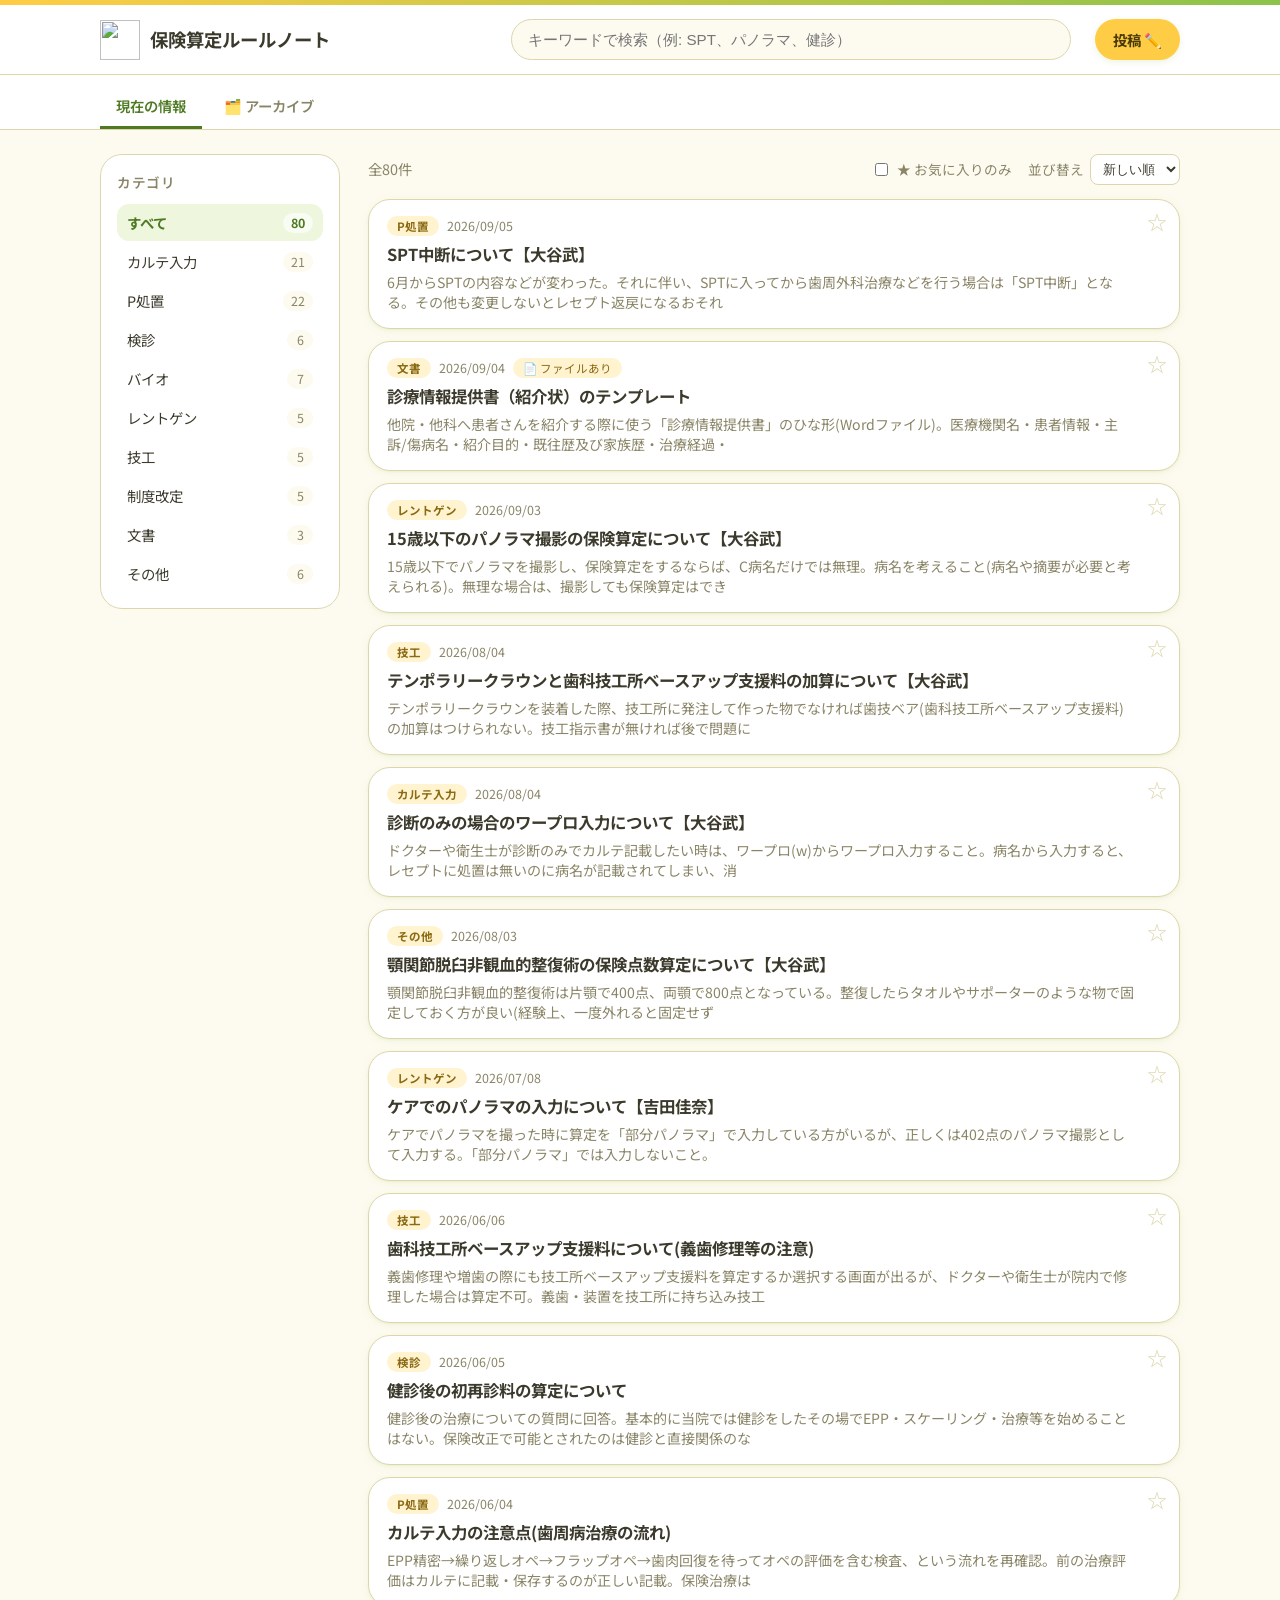
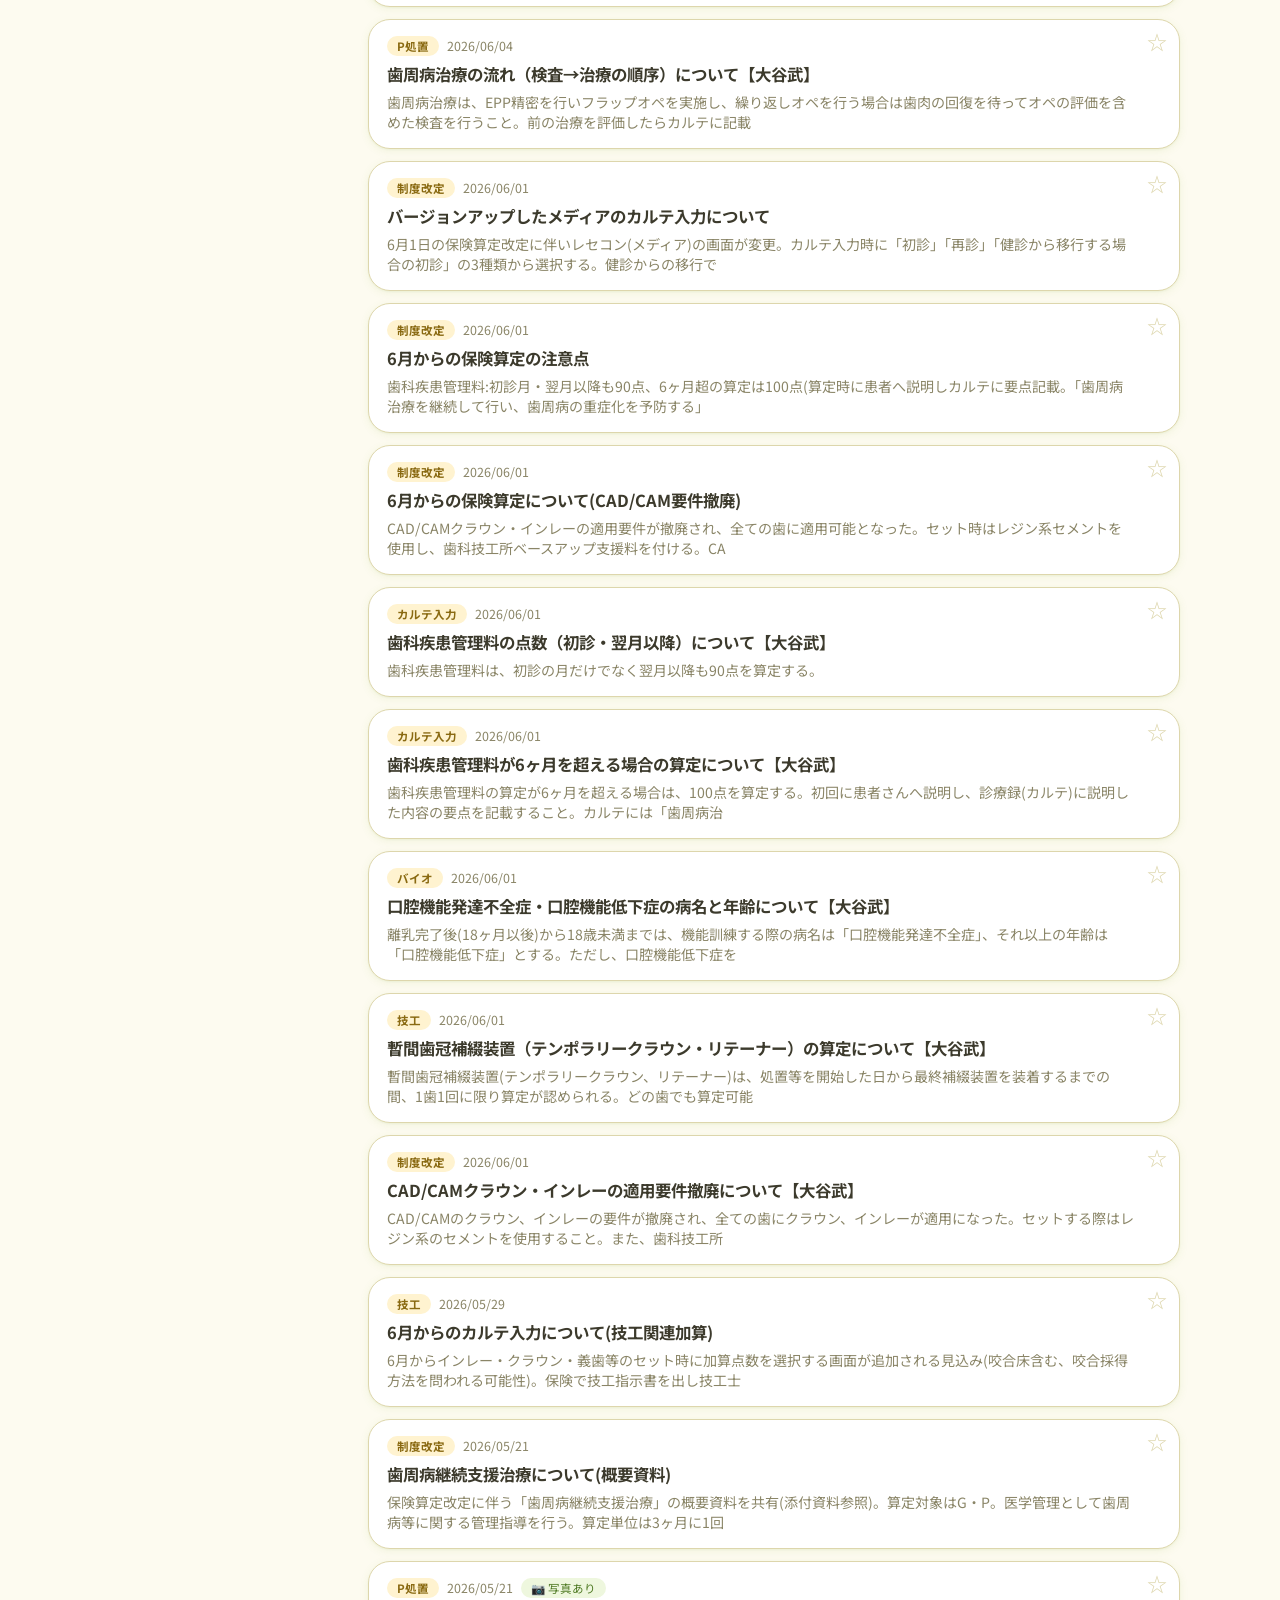
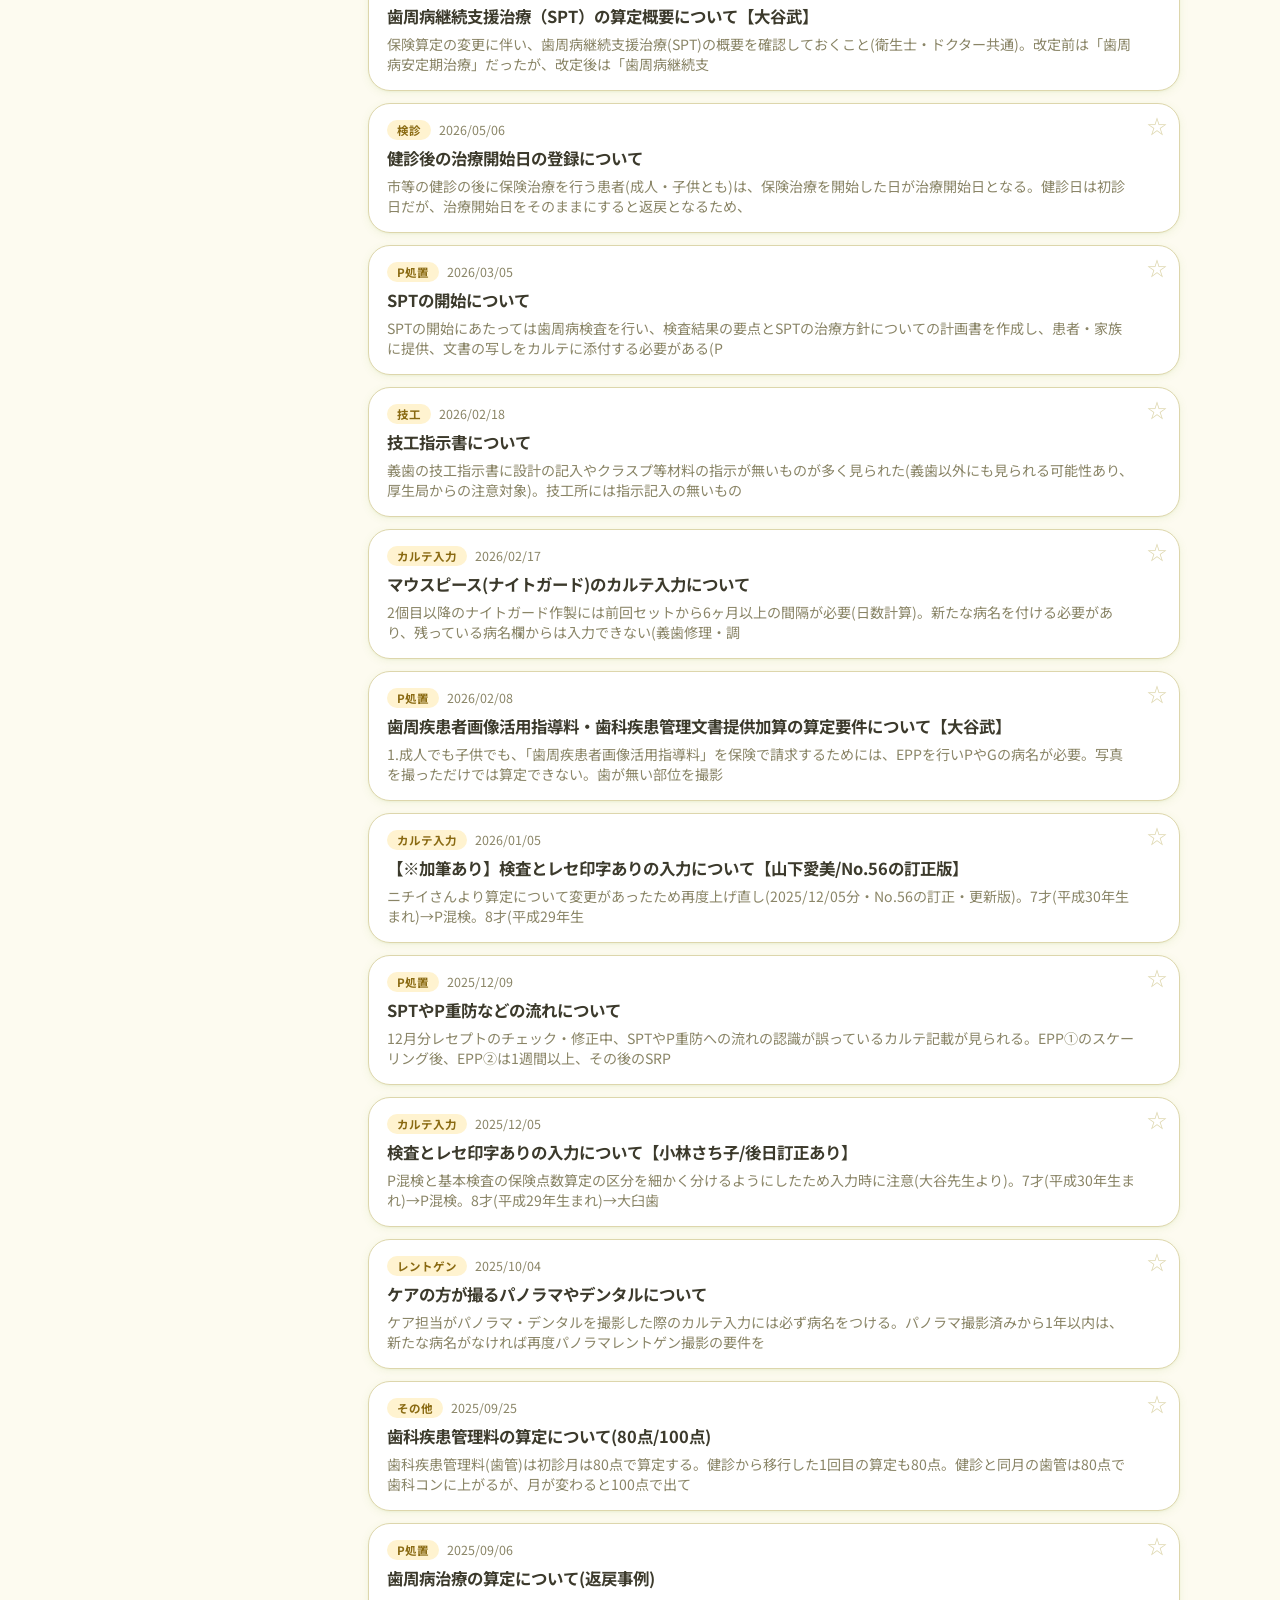
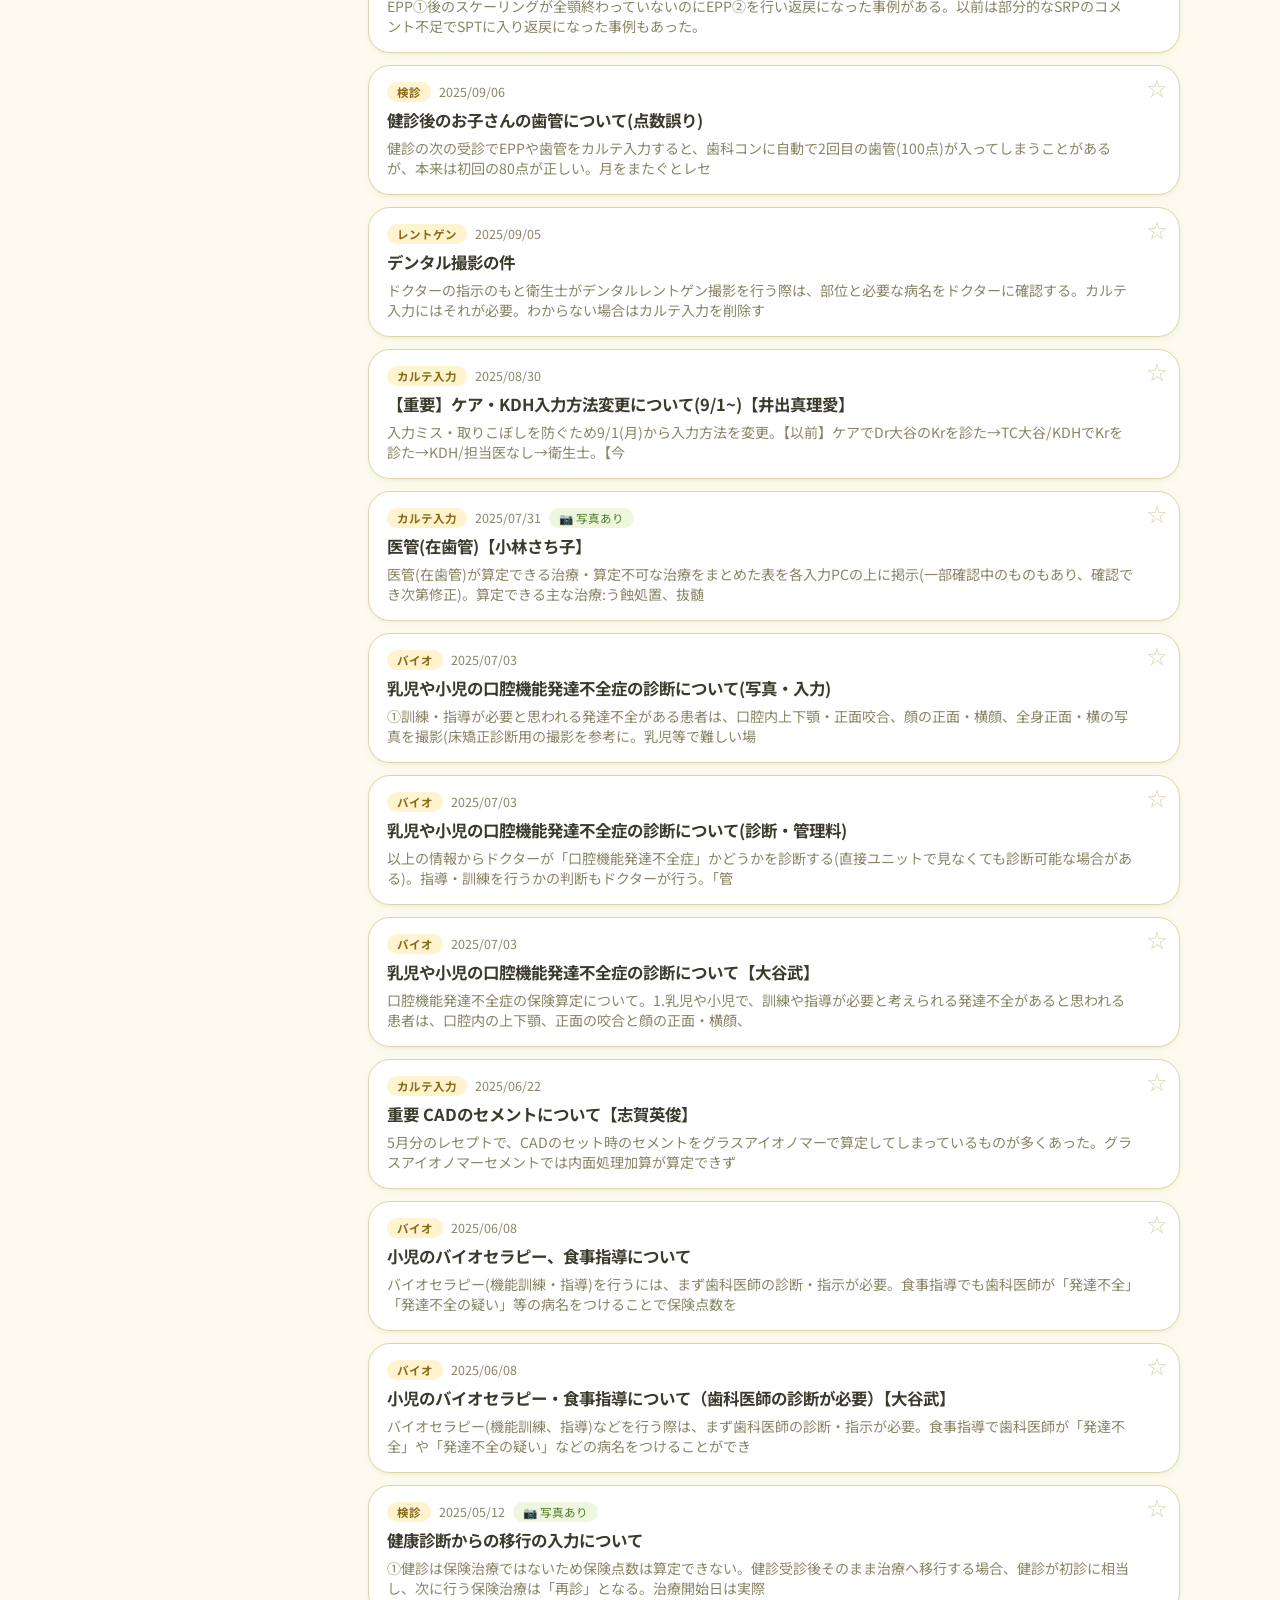
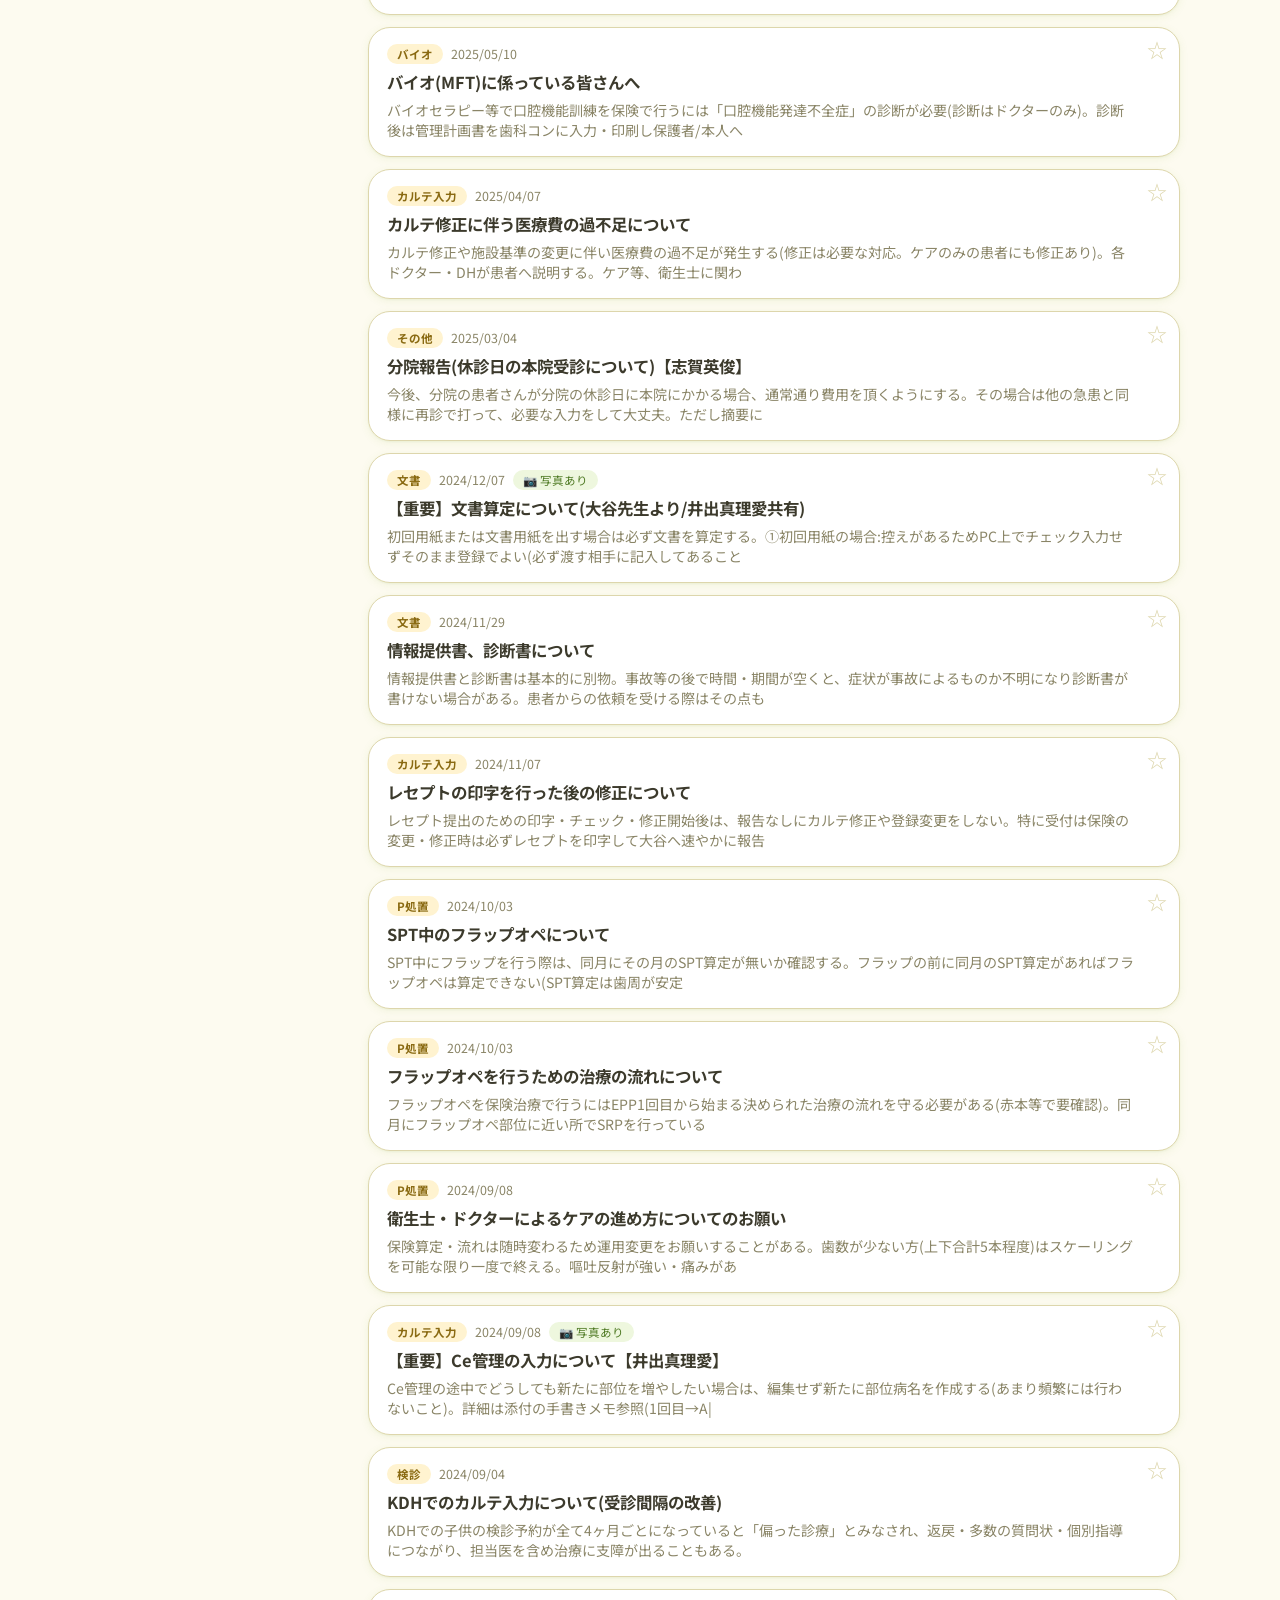
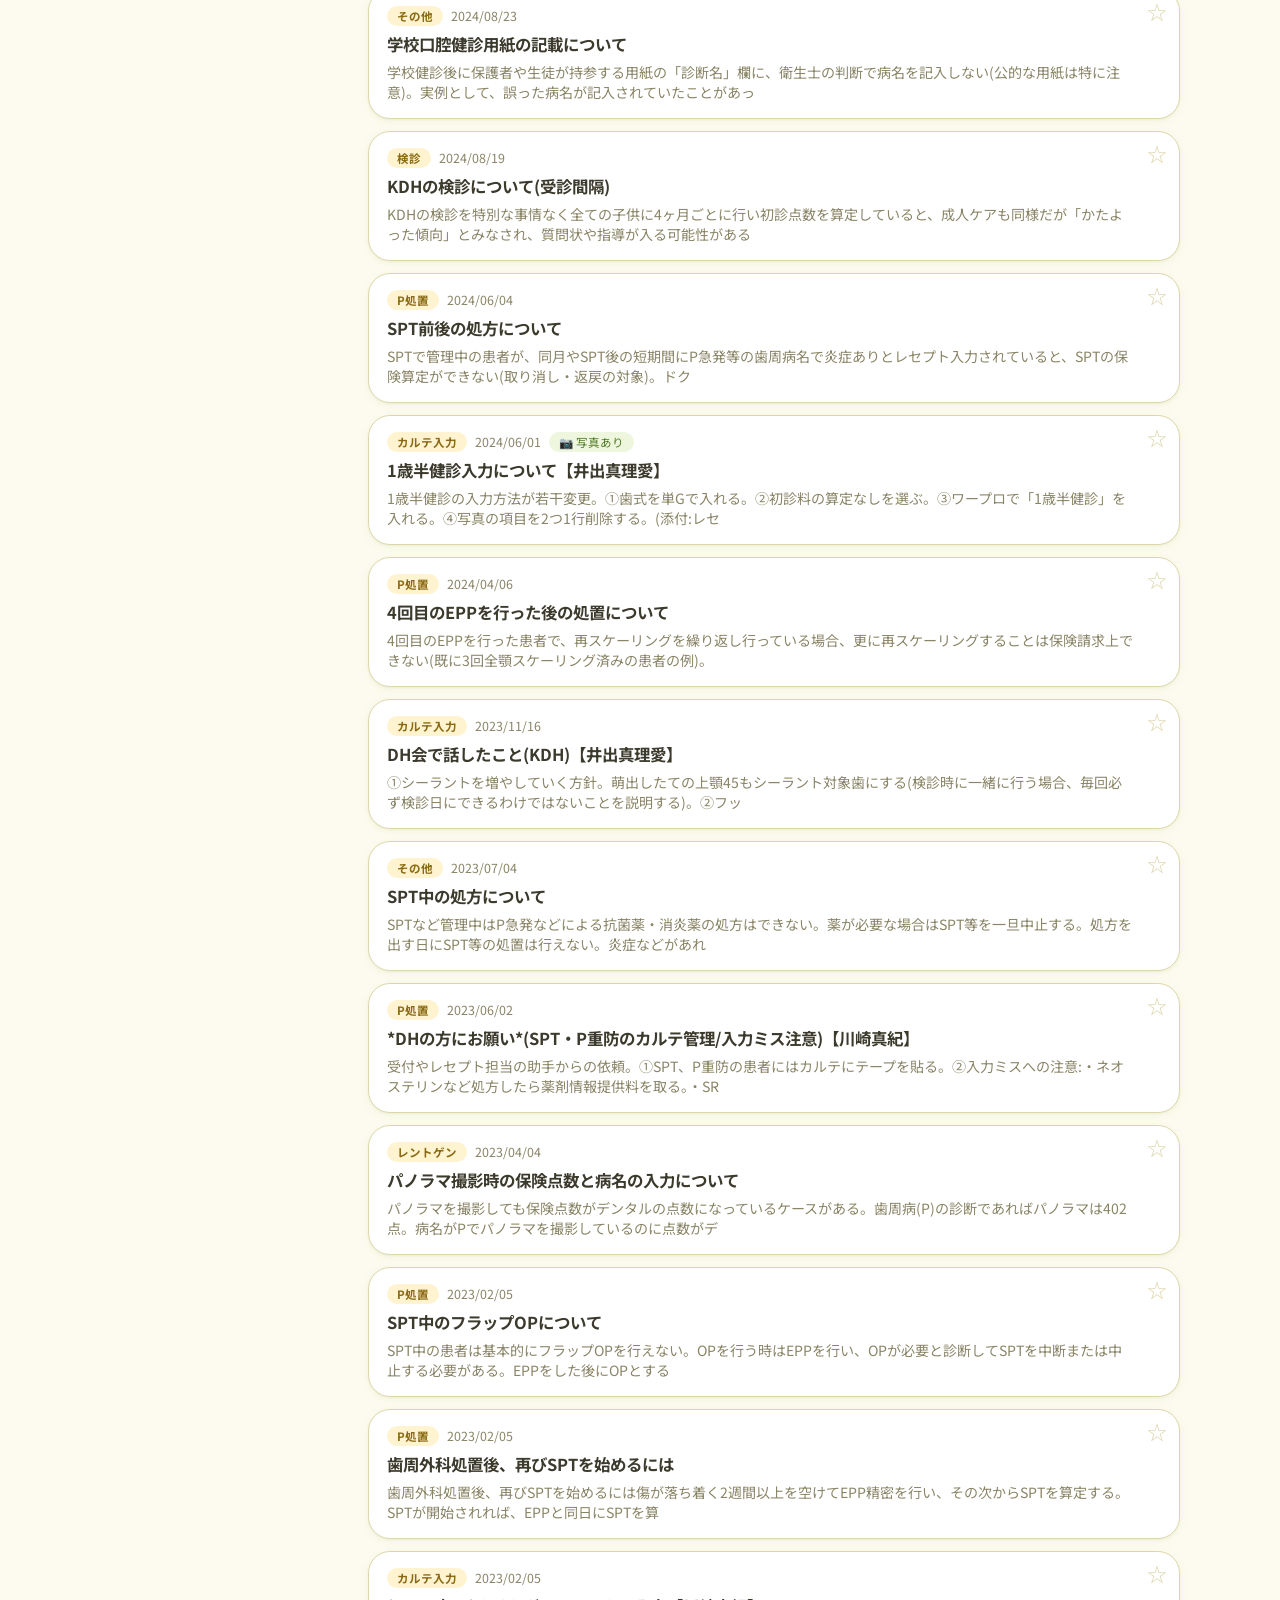
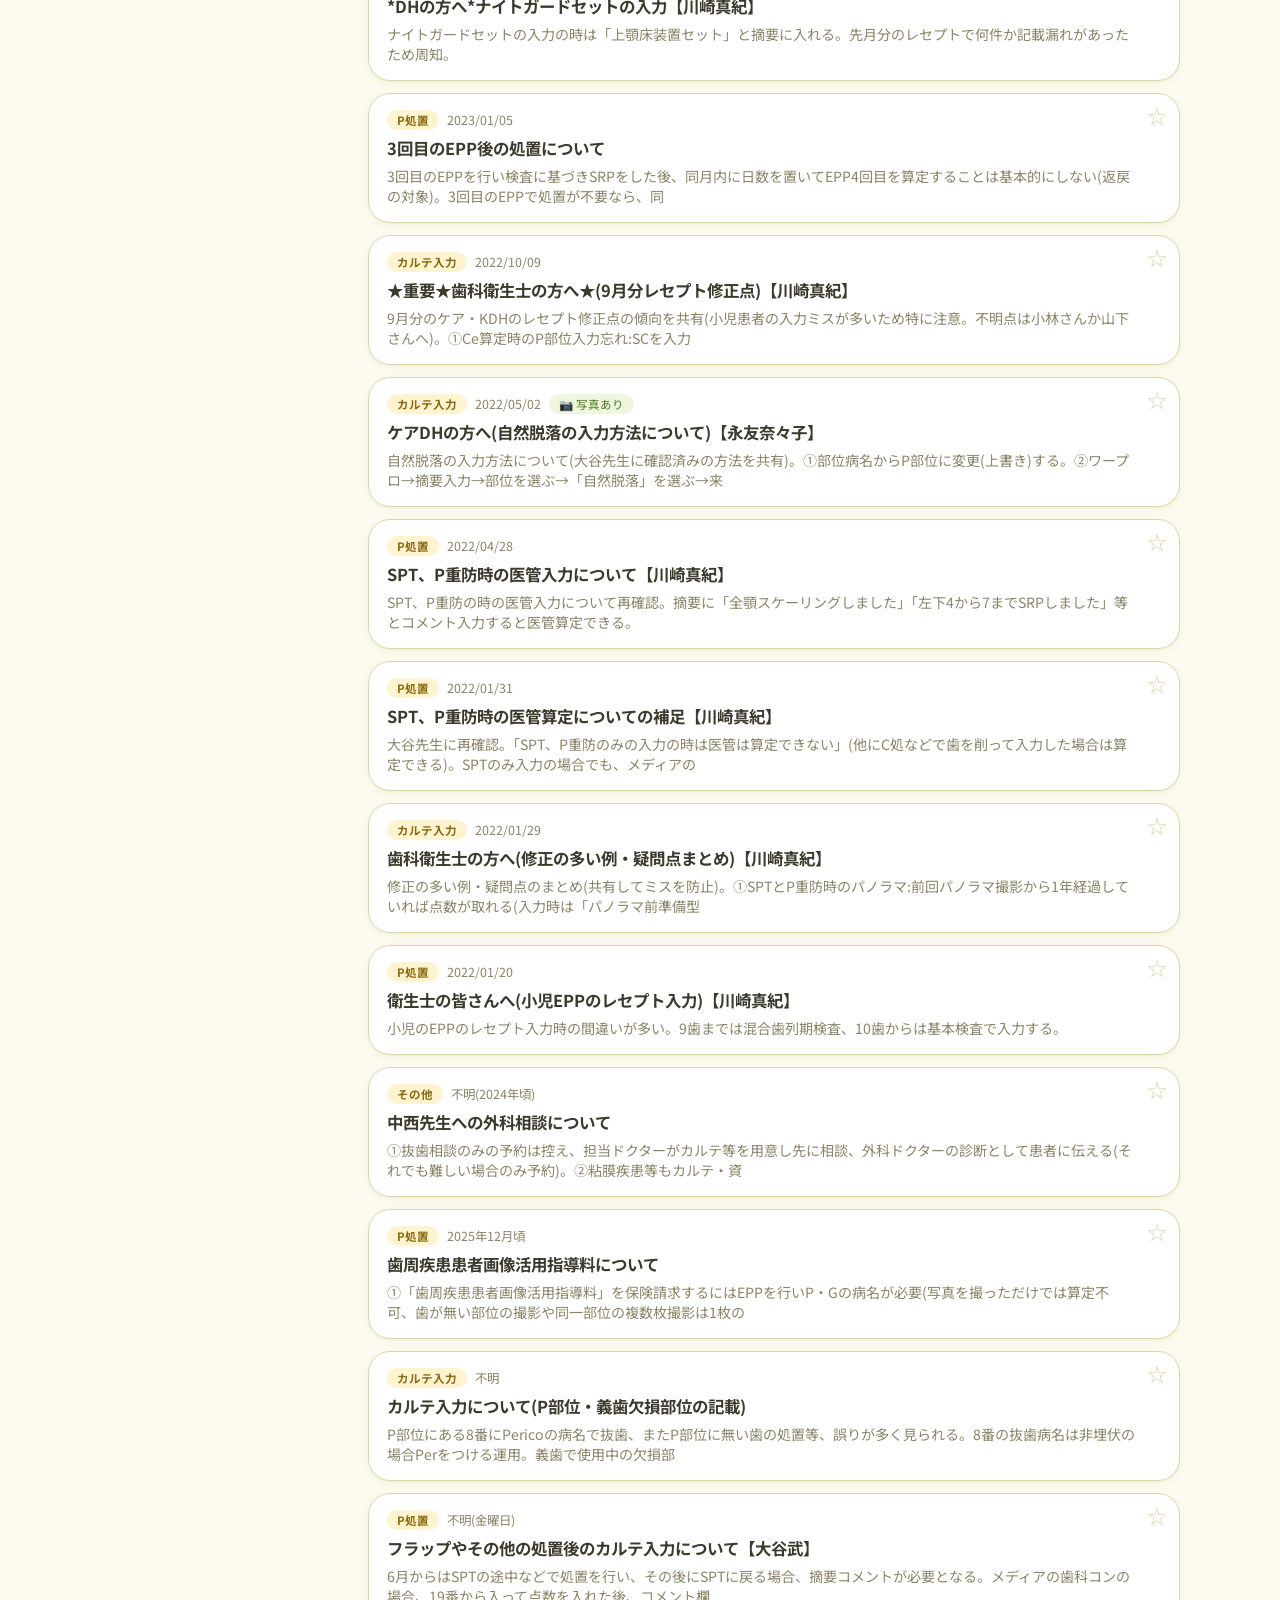
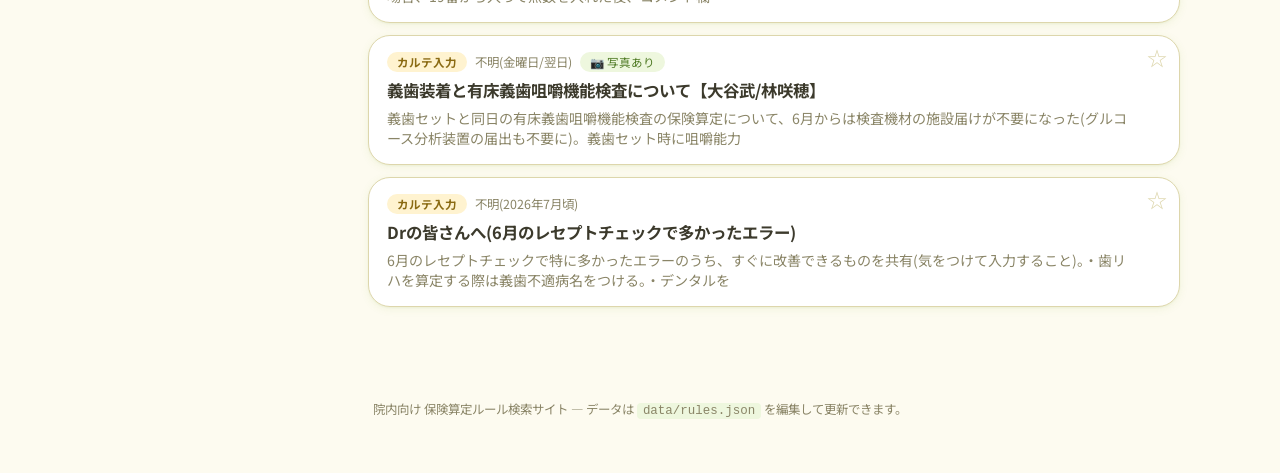
==== index.html @ 81238838 "ルールにお気に入り(☆)機能を追加 Co-Authored-By: Claude Sonnet 5 <noreply@anthropic.com> Claude-Session: https://cl" ====
<!doctype html>
<html lang="ja">
<head>
<meta charset="UTF-8">
<meta name="viewport" content="width=device-width, initial-scale=1">
<title>保険算定ルールノート</title>
<meta name="description" content="保険算定で間違えやすいルールをキーワード検索でまとめて読めるナレッジサイト">
<link rel="icon" type="image/png" href="assets/logo-tanpopo.png">
<link rel="preconnect" href="https://fonts.googleapis.com">
<link rel="preconnect" href="https://fonts.gstatic.com" crossorigin>
<link href="https://fonts.googleapis.com/css2?family=Noto+Sans+JP:wght@400;500;600;700&display=swap" rel="stylesheet">
<link rel="stylesheet" href="assets/style.css">
</head>
<body>

<header class="site-header">
  <div class="header-inner">
    <a class="brand" href="#/">
      <img class="brand-mark" src="assets/logo-tanpopo.png" alt="" aria-hidden="true">
      <span class="brand-text">
        <span class="brand-title">保険算定ルールノート</span>
      </span>
    </a>
    <div class="search-wrap">
      <label class="sr-only" for="search-input">キーワード検索</label>
      <input id="search-input" type="search" autocomplete="off"
             placeholder="キーワードで検索（例: SPT、パノラマ、健診）">
      <button id="search-clear" type="button" aria-label="検索をクリア">&times;</button>
    </div>
    <button id="post-open-btn" type="button" class="post-open-btn">投稿 ✏️</button>
  </div>
</header>

<div class="view-tabs-wrap">
  <div class="view-tabs" role="tablist" aria-label="表示切り替え">
    <button type="button" class="view-tab active" data-view="current" role="tab" aria-selected="true">
      現在の情報
    </button>
    <button type="button" class="view-tab" data-view="archived" role="tab" aria-selected="false">
      🗂️ アーカイブ
    </button>
  </div>
</div>

<main class="layout">
  <aside class="sidebar" id="sidebar">
    <h2 class="sidebar-title">カテゴリ</h2>
    <ul id="category-list" class="category-list"></ul>
  </aside>

  <section class="content">
    <div class="content-toolbar">
      <p id="result-count" class="result-count" role="status" aria-live="polite"></p>
      <div class="toolbar-controls">
        <label class="favorites-toggle">
          <input type="checkbox" id="favorites-only-checkbox">
          ★ お気に入りのみ
        </label>
        <label class="sort-label">
          並び替え
          <select id="sort-select">
            <option value="date-desc">新しい順</option>
            <option value="date-asc">古い順</option>
            <option value="no-asc">No.順</option>
            <option value="views-desc">閲覧数順</option>
          </select>
        </label>
      </div>
    </div>

    <ul id="rule-list" class="rule-list"></ul>

    <p id="empty-state" class="empty-state" hidden>
      該当するルールが見つかりませんでした。別のキーワードで検索してください。
    </p>
  </section>
</main>

<div id="detail-overlay" class="detail-overlay" hidden>
  <div class="detail-panel" role="dialog" aria-modal="true" aria-labelledby="detail-title">
    <button id="detail-close" class="detail-close" type="button" aria-label="閉じる">&times;</button>
    <div id="detail-body" class="detail-body"></div>
  </div>
</div>

<div id="post-overlay" class="detail-overlay" hidden>
  <div class="detail-panel post-panel" role="dialog" aria-modal="true" aria-labelledby="post-title">
    <button id="post-close" class="detail-close" type="button" aria-label="閉じる">&times;</button>
    <h2 id="post-title" class="post-title">投稿フォームを開く</h2>
    <p class="post-desc">院内共通のパスワードを入力してください。</p>
    <form id="post-form" class="post-form" autocomplete="off">
      <label class="sr-only" for="post-password">パスワード</label>
      <input id="post-password" type="password" placeholder="パスワード" autocomplete="off">
      <button type="submit">開く</button>
    </form>
    <p id="post-error" class="post-error" hidden>パスワードが違います。</p>
  </div>
</div>

<footer class="site-footer">
  <p>院内向け 保険算定ルール検索サイト &mdash; データは <code>data/rules.json</code> を編集して更新できます。</p>
</footer>

<script src="assets/app.js"></script>
</body>
</html>
---- assets/style.css ----
:root {
  --color-bg: #fdfbf0;
  --color-surface: #ffffff;
  --color-border: #ddd6ac;
  --color-text: #3c3a2c;
  --color-text-muted: #8a8567;
  --color-accent: #8bc34a;
  --color-accent-dark: #4f7a24;
  --color-accent-soft: #eef7de;
  --color-yellow: #ffcd45;
  --color-yellow-dark: #8a6a12;
  --color-yellow-soft: #fff3d0;
  --color-mark: #ffe17a;
  --shadow-card: 0 2px 8px rgba(139, 175, 60, 0.1), 0 1px 2px rgba(139, 175, 60, 0.08);
  --shadow-panel: 0 20px 50px rgba(60, 70, 20, 0.22);
  --radius-md: 12px;
  --radius-lg: 22px;
  font-size: 16px;
}

@media (prefers-color-scheme: dark) {
  :root {
    --color-bg: #14170f;
    --color-surface: #1c2016;
    --color-border: #2c331f;
    --color-text: #edf0e2;
    --color-text-muted: #a3ab8c;
    --color-accent: #9ccc65;
    --color-accent-dark: #b7dd8c;
    --color-accent-soft: #263420;
    --color-yellow: #ffd766;
    --color-yellow-dark: #ffe9ad;
    --color-yellow-soft: #3a3013;
    --color-mark: #6a5a1f;
    --shadow-card: 0 1px 2px rgba(0, 0, 0, 0.4);
    --shadow-panel: 0 20px 50px rgba(0, 0, 0, 0.6);
  }
}

* { box-sizing: border-box; }

html, body {
  margin: 0;
  padding: 0;
  background: var(--color-bg);
  color: var(--color-text);
  font-family: "Noto Sans JP", "Hiragino Kaku Gothic ProN", "Yu Gothic", sans-serif;
  line-height: 1.7;
}

.sr-only {
  position: absolute;
  width: 1px; height: 1px;
  overflow: hidden;
  clip: rect(0 0 0 0);
  white-space: nowrap;
}

button {
  font-family: inherit;
  cursor: pointer;
}

/* ---------- Header ---------- */

.site-header {
  position: sticky;
  top: 0;
  z-index: 20;
  background: var(--color-surface);
  border-bottom: 1px solid var(--color-border);
}

.site-header::before {
  content: "";
  display: block;
  height: 5px;
  background: linear-gradient(90deg, var(--color-yellow), var(--color-accent));
}

.header-inner {
  max-width: 1120px;
  margin: 0 auto;
  padding: 14px 20px;
  display: flex;
  align-items: center;
  gap: 24px;
  flex-wrap: wrap;
}

.brand {
  display: flex;
  align-items: center;
  gap: 10px;
  text-decoration: none;
  color: inherit;
  flex-shrink: 0;
}

.brand-mark {
  width: 40px;
  height: 40px;
  object-fit: contain;
  flex-shrink: 0;
}

.brand-text {
  display: flex;
  flex-direction: column;
  line-height: 1.3;
}

.brand-title {
  font-weight: 700;
  font-size: 1.15rem;
  color: var(--color-text);
}

.search-wrap {
  position: relative;
  flex: 1 1 320px;
  max-width: 560px;
  margin-left: auto;
}

#search-input {
  width: 100%;
  padding: 11px 40px 11px 16px;
  border-radius: 999px;
  border: 1px solid var(--color-border);
  background: var(--color-bg);
  color: var(--color-text);
  font-size: 0.95rem;
}

#search-input:focus {
  outline: 2px solid var(--color-accent-dark);
  outline-offset: 1px;
}

#search-clear {
  position: absolute;
  right: 6px;
  top: 50%;
  transform: translateY(-50%);
  width: 28px;
  height: 28px;
  border: none;
  background: transparent;
  color: var(--color-text-muted);
  font-size: 1.2rem;
  border-radius: 50%;
  display: none;
}

#search-clear.visible {
  display: block;
}

#search-clear:hover {
  background: var(--color-accent-soft);
  color: var(--color-accent-dark);
}

.post-open-btn {
  flex-shrink: 0;
  border: none;
  border-radius: 999px;
  padding: 10px 18px;
  font-size: 0.9rem;
  font-weight: 700;
  color: #4a3a08;
  background: var(--color-yellow);
  box-shadow: 0 2px 6px rgba(139, 175, 60, 0.15);
}

.post-open-btn:hover {
  filter: brightness(1.05);
}

/* スマホ幅では、タイトルと投稿ボタンを同じ行に、検索欄はその下に全幅で表示する */
@media (max-width: 700px) {
  .brand {
    order: 1;
  }

  .post-open-btn {
    order: 2;
    margin-left: auto;
    align-self: flex-start;
  }

  .search-wrap {
    order: 3;
    flex-basis: 100%;
    margin-left: 0;
  }
}

/* ---------- View tabs (現在の情報 / アーカイブ) ---------- */

.view-tabs-wrap {
  background: var(--color-surface);
  border-bottom: 1px solid var(--color-border);
}

.view-tabs {
  max-width: 1120px;
  margin: 0 auto;
  padding: 10px 20px 0;
  display: flex;
  gap: 6px;
}

.view-tab {
  border: none;
  background: transparent;
  padding: 10px 16px;
  font-size: 0.9rem;
  font-weight: 600;
  color: var(--color-text-muted);
  border-radius: 10px 10px 0 0;
  border-bottom: 3px solid transparent;
}

.view-tab:hover {
  background: var(--color-accent-soft);
}

.view-tab.active {
  color: var(--color-accent-dark);
  border-bottom-color: var(--color-accent-dark);
}

/* ---------- Layout ---------- */

.layout {
  max-width: 1120px;
  margin: 0 auto;
  padding: 24px 20px 60px;
  display: grid;
  grid-template-columns: 240px 1fr;
  gap: 28px;
  align-items: start;
}

@media (max-width: 820px) {
  .layout {
    grid-template-columns: 1fr;
  }
}

/* ---------- Sidebar ---------- */

.sidebar {
  position: sticky;
  top: 82px;
  background: var(--color-surface);
  border: 1px solid var(--color-border);
  border-radius: var(--radius-lg);
  padding: 16px;
}

@media (max-width: 820px) {
  .sidebar {
    position: static;
  }
}

.sidebar-title {
  margin: 0 0 10px;
  font-size: 0.85rem;
  color: var(--color-text-muted);
  font-weight: 600;
  letter-spacing: 0.04em;
}

.category-list {
  list-style: none;
  margin: 0;
  padding: 0;
  display: flex;
  flex-direction: column;
  gap: 2px;
}

.category-list button {
  width: 100%;
  display: flex;
  justify-content: space-between;
  gap: 8px;
  align-items: center;
  padding: 8px 10px;
  border: none;
  background: transparent;
  border-radius: var(--radius-md);
  color: var(--color-text);
  font-size: 0.9rem;
  text-align: left;
}

.category-list button:hover {
  background: var(--color-accent-soft);
}

.category-list button.active {
  background: var(--color-accent-soft);
  color: var(--color-accent-dark);
  font-weight: 700;
}

.category-list .count {
  font-size: 0.78rem;
  color: var(--color-text-muted);
  background: var(--color-bg);
  border-radius: 999px;
  padding: 1px 8px;
  min-width: 26px;
  text-align: center;
}

.category-list button.active .count {
  background: rgba(255, 255, 255, 0.6);
  color: var(--color-accent-dark);
}

/* ---------- Content ---------- */

.content-toolbar {
  display: flex;
  align-items: center;
  justify-content: space-between;
  gap: 12px;
  margin-bottom: 14px;
  flex-wrap: wrap;
}

.result-count {
  margin: 0;
  color: var(--color-text-muted);
  font-size: 0.9rem;
}

.toolbar-controls {
  display: flex;
  align-items: center;
  gap: 16px;
  flex-wrap: wrap;
}

.favorites-toggle {
  font-size: 0.85rem;
  color: var(--color-text-muted);
  display: flex;
  align-items: center;
  gap: 6px;
  cursor: pointer;
}

.favorites-toggle input {
  cursor: pointer;
}

.sort-label {
  font-size: 0.85rem;
  color: var(--color-text-muted);
  display: flex;
  align-items: center;
  gap: 6px;
}

#sort-select {
  padding: 6px 8px;
  border-radius: 8px;
  border: 1px solid var(--color-border);
  background: var(--color-surface);
  color: var(--color-text);
}

.rule-list {
  list-style: none;
  margin: 0;
  padding: 0;
  display: flex;
  flex-direction: column;
  gap: 12px;
}

.rule-card {
  position: relative;
  background: var(--color-surface);
  border: 1px solid var(--color-border);
  border-radius: var(--radius-lg);
  box-shadow: var(--shadow-card);
  overflow: hidden;
  transition: border-color 0.15s ease, box-shadow 0.15s ease;
}

.rule-card:hover {
  border-color: var(--color-accent-dark);
  box-shadow: 0 2px 10px rgba(79, 122, 36, 0.18);
}

.rule-card-btn {
  width: 100%;
  text-align: left;
  background: none;
  border: none;
  padding: 16px 44px 16px 18px;
  color: inherit;
  display: block;
}

.rule-star {
  background: none;
  border: none;
  padding: 4px;
  font-size: 1.25rem;
  line-height: 1;
  color: var(--color-border);
  cursor: pointer;
}

.rule-star:hover {
  color: var(--color-yellow-dark);
}

.rule-star.active {
  color: var(--color-yellow-dark);
}

.rule-card > .rule-star {
  position: absolute;
  top: 8px;
  right: 8px;
  z-index: 1;
}

.rule-meta .rule-star {
  font-size: 1.05rem;
  margin-left: auto;
}

.rule-card-btn:hover .rule-title,
.rule-card-btn:focus-visible .rule-title {
  color: var(--color-accent-dark);
}

.rule-meta {
  display: flex;
  align-items: center;
  gap: 8px;
  flex-wrap: wrap;
  margin-bottom: 6px;
}

.rule-badge {
  font-size: 0.72rem;
  font-weight: 700;
  color: var(--color-yellow-dark);
  background: var(--color-yellow-soft);
  border-radius: 999px;
  padding: 2px 10px;
}

.rule-date {
  font-size: 0.78rem;
  color: var(--color-text-muted);
}

.rule-photo-badge {
  font-size: 0.72rem;
  color: var(--color-accent-dark);
  background: var(--color-accent-soft);
  border-radius: 999px;
  padding: 2px 10px;
}

.rule-views {
  font-size: 0.72rem;
  color: var(--color-text-muted);
  border: 1px solid var(--color-border);
  border-radius: 999px;
  padding: 1px 9px;
}

.rule-file-badge {
  font-size: 0.72rem;
  color: var(--color-yellow-dark);
  background: var(--color-yellow-soft);
  border-radius: 999px;
  padding: 2px 10px;
}

.rule-title {
  margin: 0 0 6px;
  font-size: 1.03rem;
  font-weight: 700;
  color: var(--color-text);
}

.rule-snippet {
  margin: 0;
  font-size: 0.88rem;
  color: var(--color-text-muted);
  display: -webkit-box;
  -webkit-line-clamp: 2;
  -webkit-box-orient: vertical;
  overflow: hidden;
}

mark {
  background: var(--color-mark);
  color: inherit;
  border-radius: 3px;
  padding: 0 1px;
}

.empty-state {
  text-align: center;
  color: var(--color-text-muted);
  padding: 60px 20px;
  border: 1px dashed var(--color-border);
  border-radius: var(--radius-lg);
}

/* ---------- Detail overlay ---------- */

.detail-overlay {
  position: fixed;
  inset: 0;
  background: rgba(10, 20, 24, 0.5);
  display: flex;
  align-items: flex-start;
  justify-content: center;
  padding: 40px 16px;
  overflow-y: auto;
  z-index: 50;
}

.detail-overlay[hidden] { display: none; }

.detail-panel {
  position: relative;
  background: var(--color-surface);
  border-radius: var(--radius-lg);
  max-width: 680px;
  width: 100%;
  padding: 32px 28px 28px;
  box-shadow: var(--shadow-panel);
}

.detail-close {
  position: absolute;
  top: 14px;
  right: 14px;
  width: 32px;
  height: 32px;
  border-radius: 50%;
  border: none;
  background: var(--color-bg);
  color: var(--color-text-muted);
  font-size: 1.3rem;
  line-height: 1;
}

.detail-close:hover {
  background: var(--color-accent-soft);
  color: var(--color-accent-dark);
}

.detail-body .rule-meta { margin-bottom: 10px; }

.detail-body h2 {
  margin: 0 0 4px;
  font-size: 1.3rem;
  color: var(--color-text);
}

.detail-body .rule-no {
  color: var(--color-text-muted);
  font-size: 0.8rem;
  margin-bottom: 18px;
}

.detail-body .rule-detail-text {
  font-size: 0.98rem;
  color: var(--color-text);
}

.detail-body .rule-detail-text p {
  margin: 0 0 0.6em;
}

.rule-images {
  margin-top: 18px;
  display: grid;
  grid-template-columns: repeat(auto-fill, minmax(120px, 1fr));
  gap: 10px;
}

.rule-images a {
  display: block;
  border-radius: var(--radius-md);
  overflow: hidden;
  border: 1px solid var(--color-border);
}

.rule-images img {
  display: block;
  width: 100%;
  height: 130px;
  object-fit: cover;
  background: var(--color-bg);
  transition: transform 0.15s ease;
}

.rule-images a:hover img {
  transform: scale(1.05);
}

.rule-files {
  margin-top: 18px;
  display: flex;
  flex-direction: column;
  gap: 8px;
}

.rule-file-link {
  display: inline-flex;
  align-items: center;
  gap: 6px;
  padding: 10px 14px;
  border-radius: var(--radius-md);
  border: 1px solid var(--color-border);
  background: var(--color-yellow-soft);
  color: var(--color-yellow-dark);
  font-weight: 700;
  font-size: 0.92rem;
  text-decoration: none;
  width: fit-content;
}

.rule-file-link:hover {
  filter: brightness(0.97);
}

.detail-actions {
  margin-top: 22px;
  display: flex;
  gap: 10px;
}

.detail-actions button {
  border: 1px solid var(--color-border);
  background: var(--color-bg);
  color: var(--color-text);
  border-radius: 8px;
  padding: 7px 14px;
  font-size: 0.85rem;
}

.detail-actions button:hover {
  background: var(--color-accent-soft);
  border-color: var(--color-accent);
  color: var(--color-accent-dark);
}

/* ---------- Post password overlay ---------- */

.post-panel {
  max-width: 380px;
}

.post-title {
  margin: 0 0 6px;
  font-size: 1.15rem;
  color: var(--color-text);
}

.post-desc {
  margin: 0 0 16px;
  font-size: 0.9rem;
  color: var(--color-text-muted);
}

.post-form {
  display: flex;
  gap: 8px;
}

#post-password {
  flex: 1;
  padding: 10px 14px;
  border-radius: 999px;
  border: 1px solid var(--color-border);
  background: var(--color-bg);
  color: var(--color-text);
  font-size: 0.95rem;
}

#post-password:focus {
  outline: 2px solid var(--color-accent-dark);
  outline-offset: 1px;
}

.post-form button {
  border: none;
  border-radius: 999px;
  padding: 10px 20px;
  font-weight: 700;
  color: #fff;
  background: var(--color-accent-dark);
}

.post-form button:hover {
  filter: brightness(1.1);
}

.post-error {
  margin: 12px 0 0;
  font-size: 0.85rem;
  color: #b3261e;
}

/* ---------- Footer ---------- */

.site-footer {
  text-align: center;
  color: var(--color-text-muted);
  font-size: 0.78rem;
  padding: 20px 20px 40px;
}

.site-footer code {
  background: var(--color-accent-soft);
  padding: 1px 6px;
  border-radius: 4px;
}
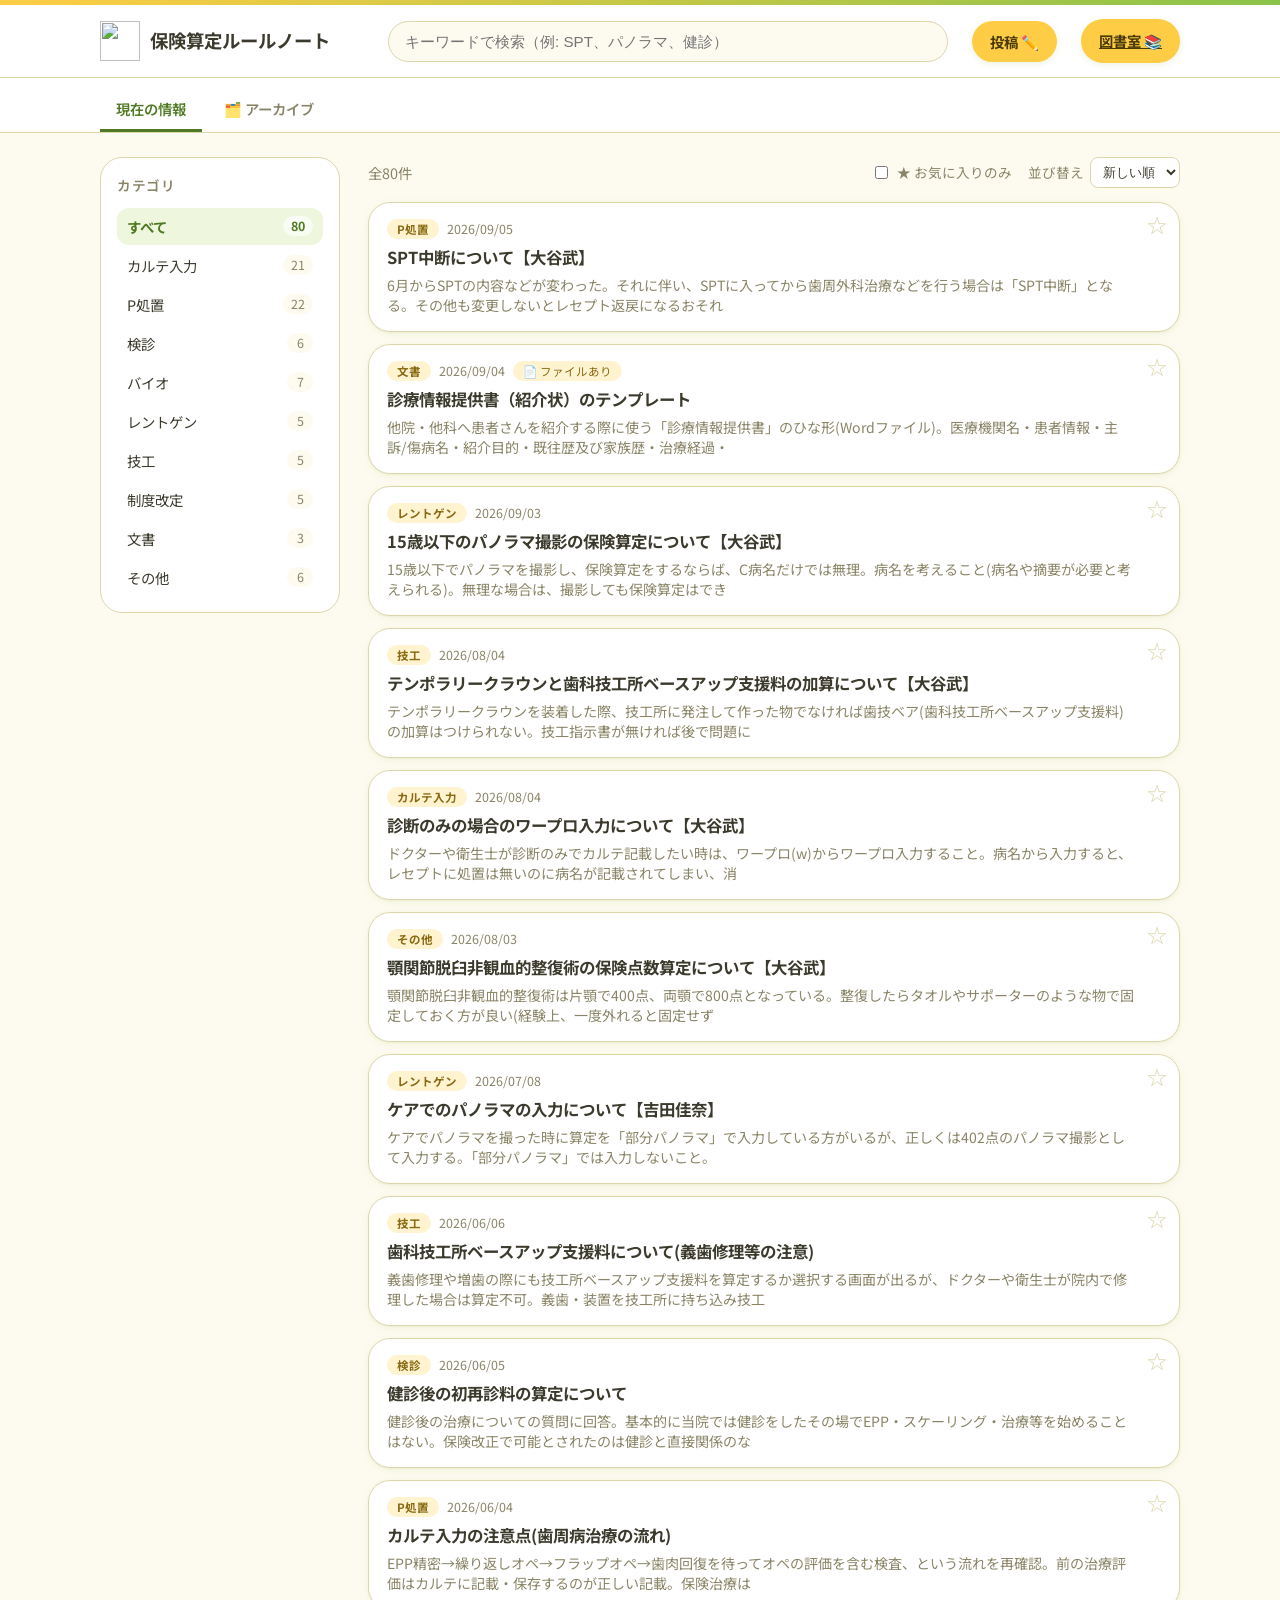
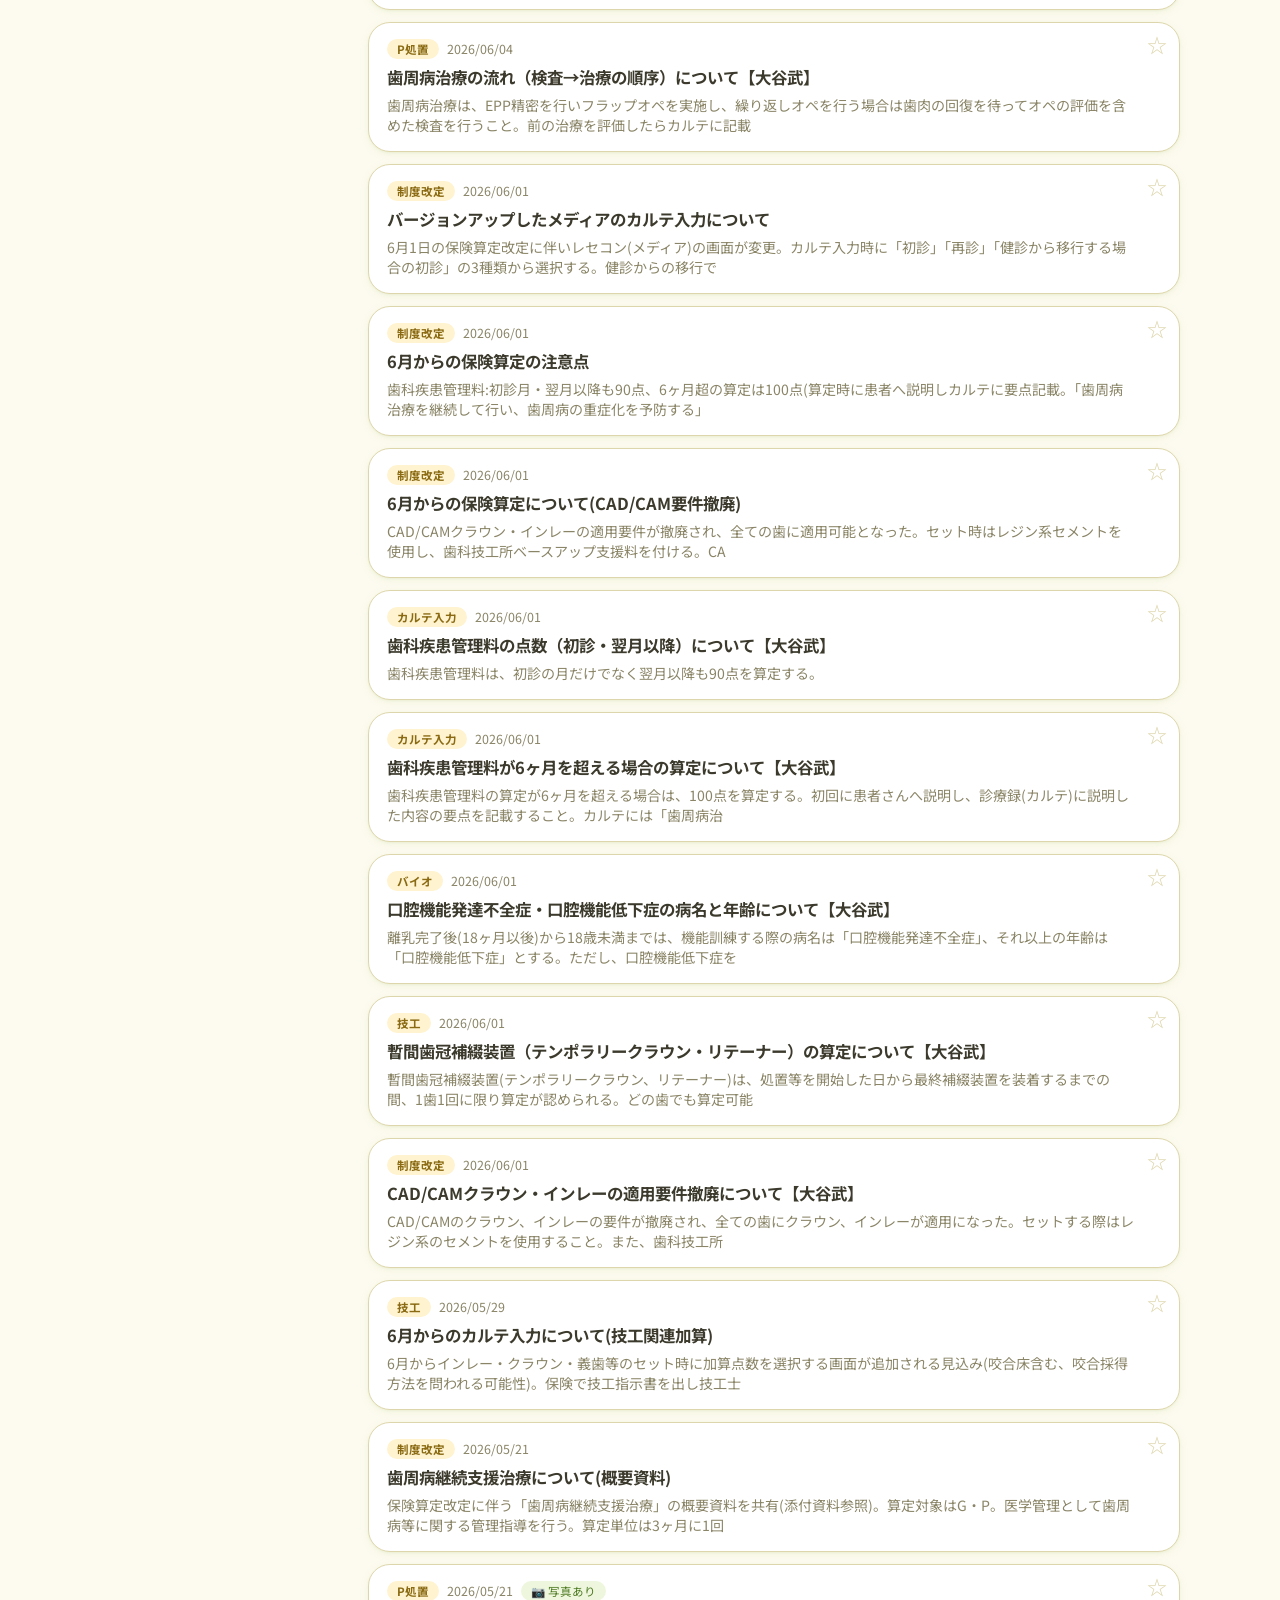
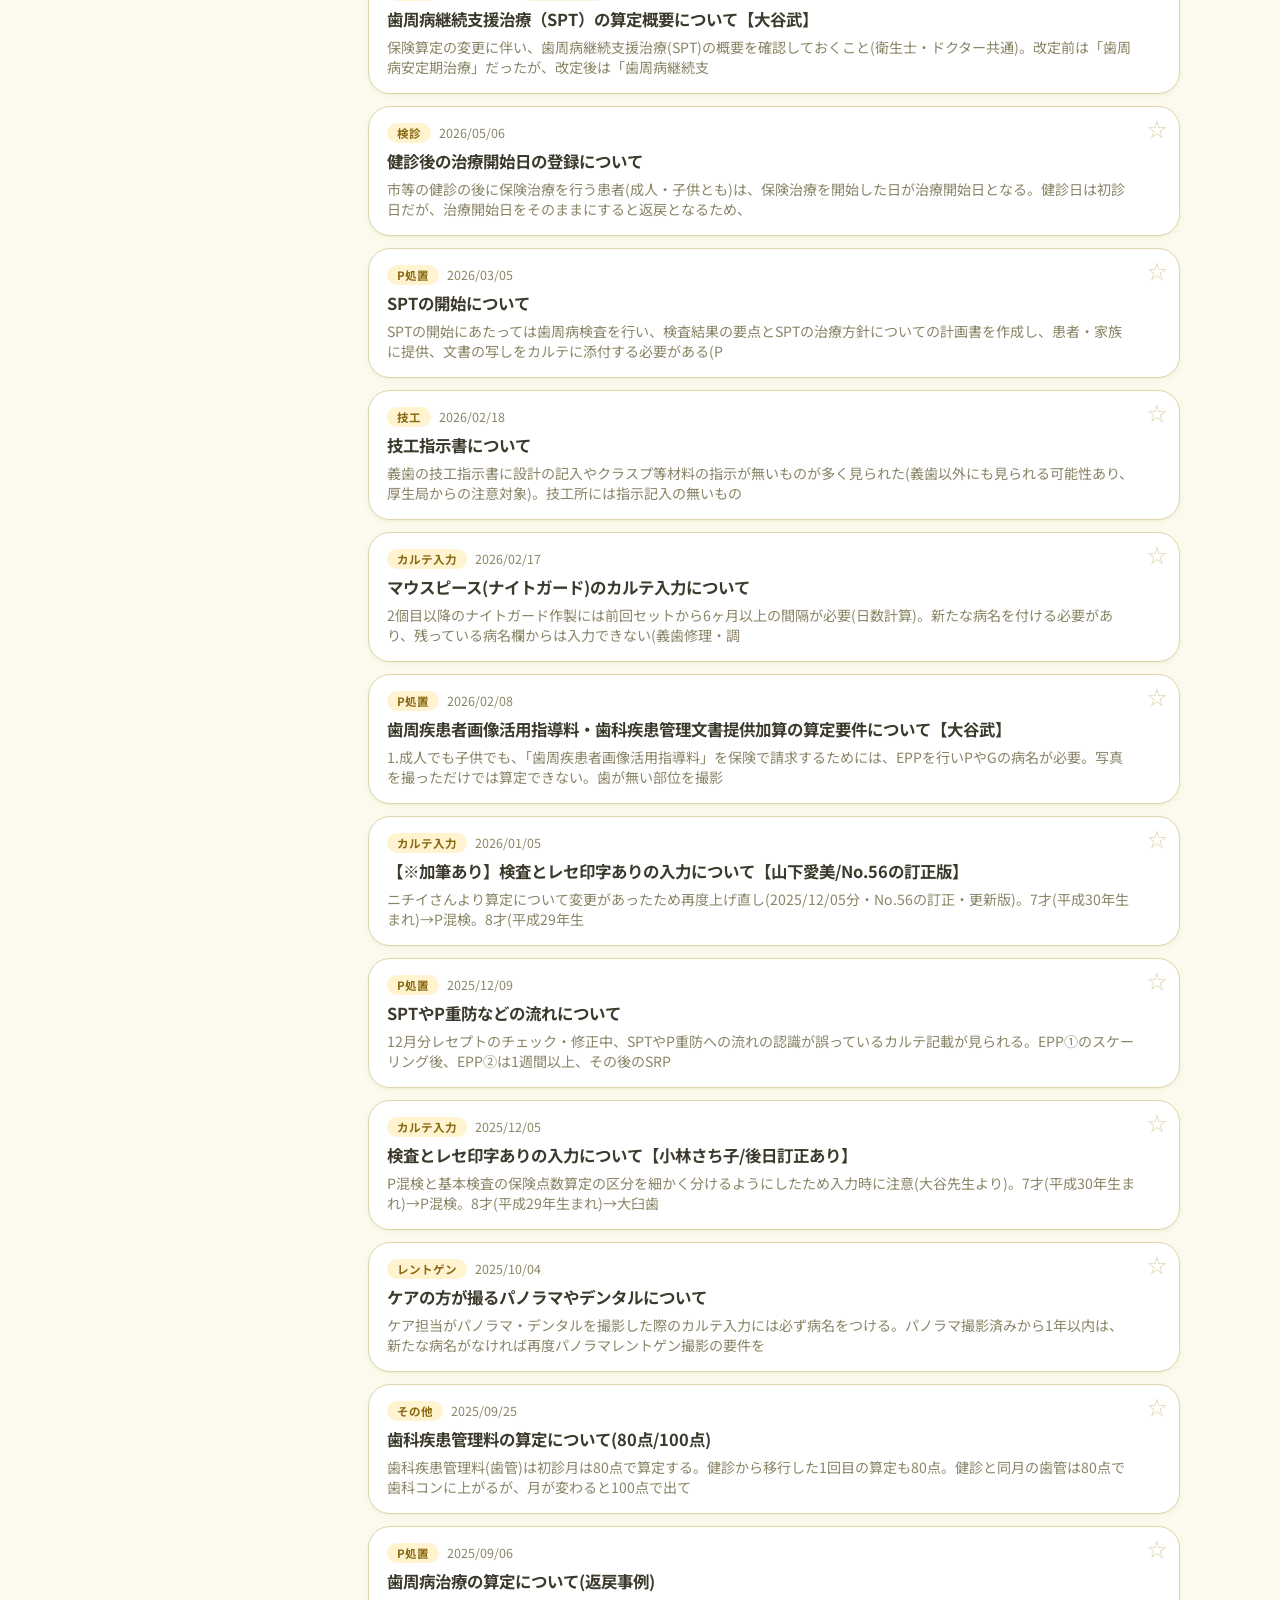
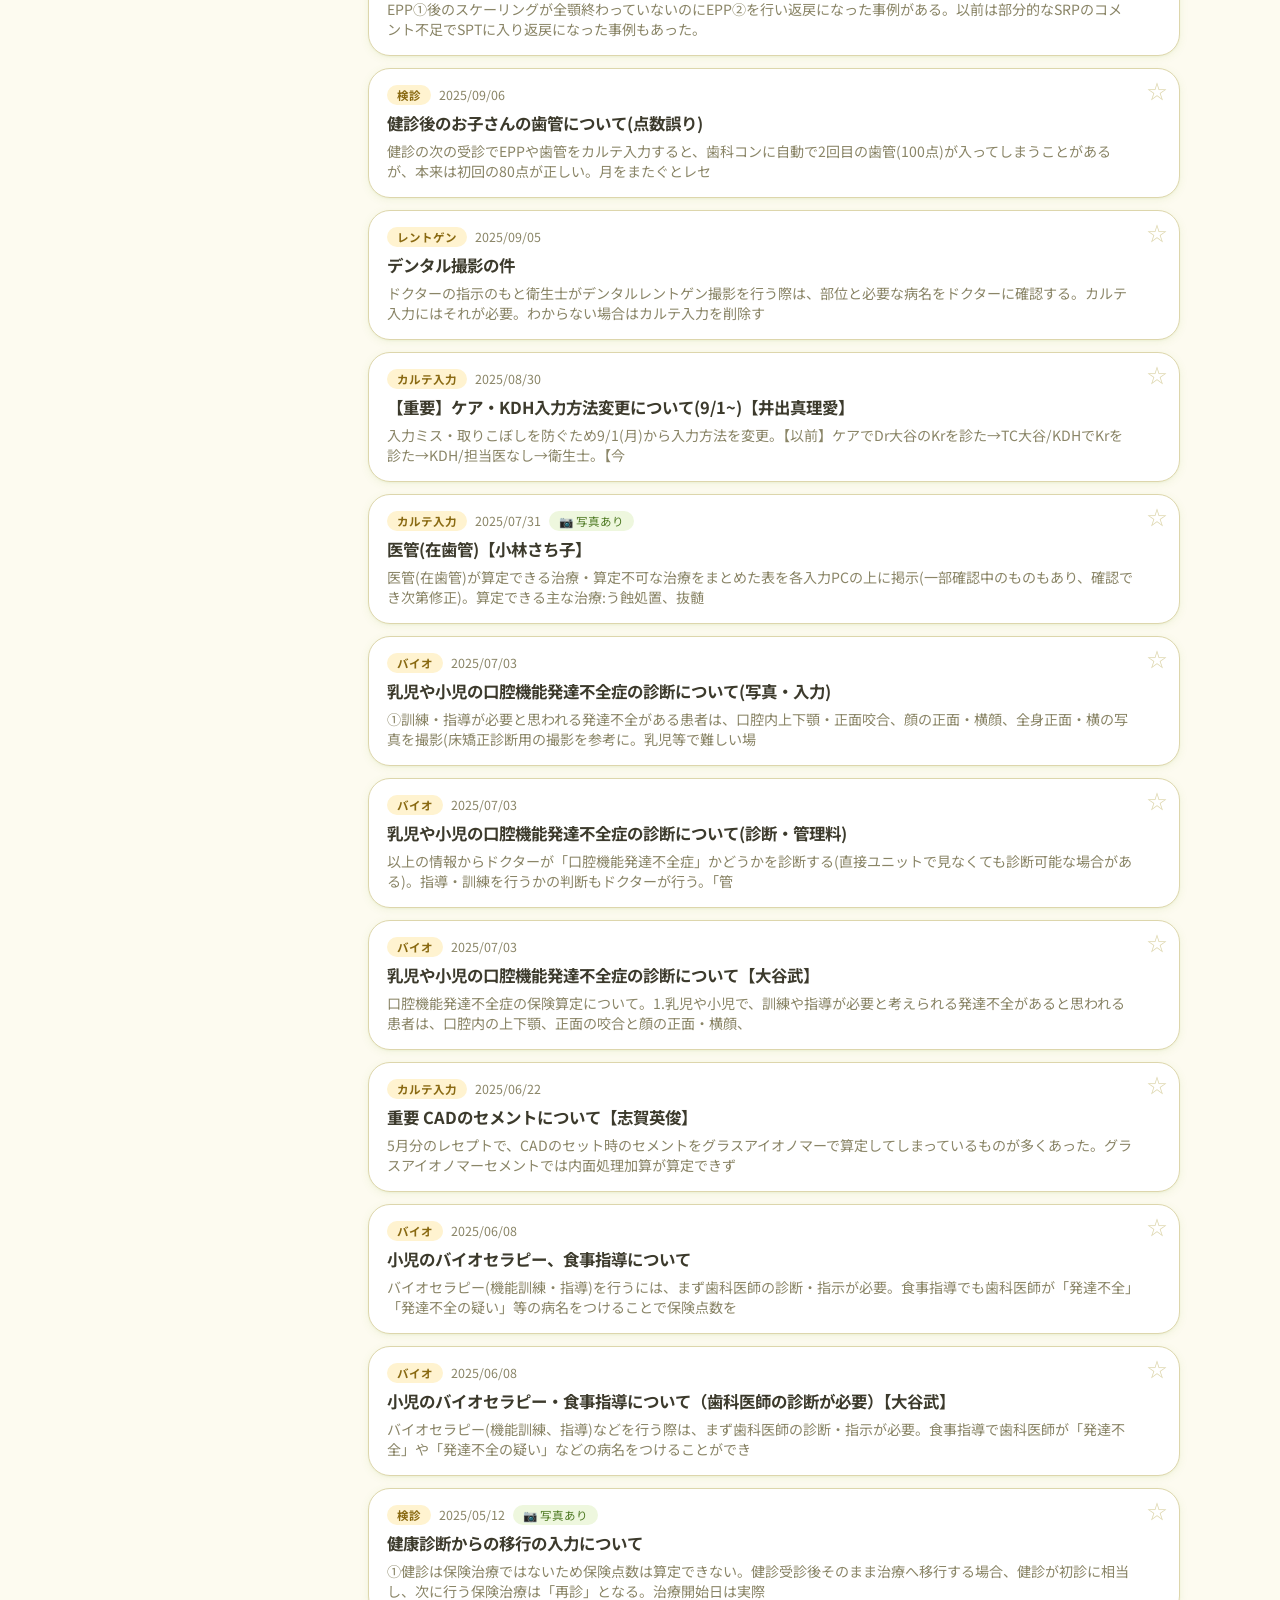
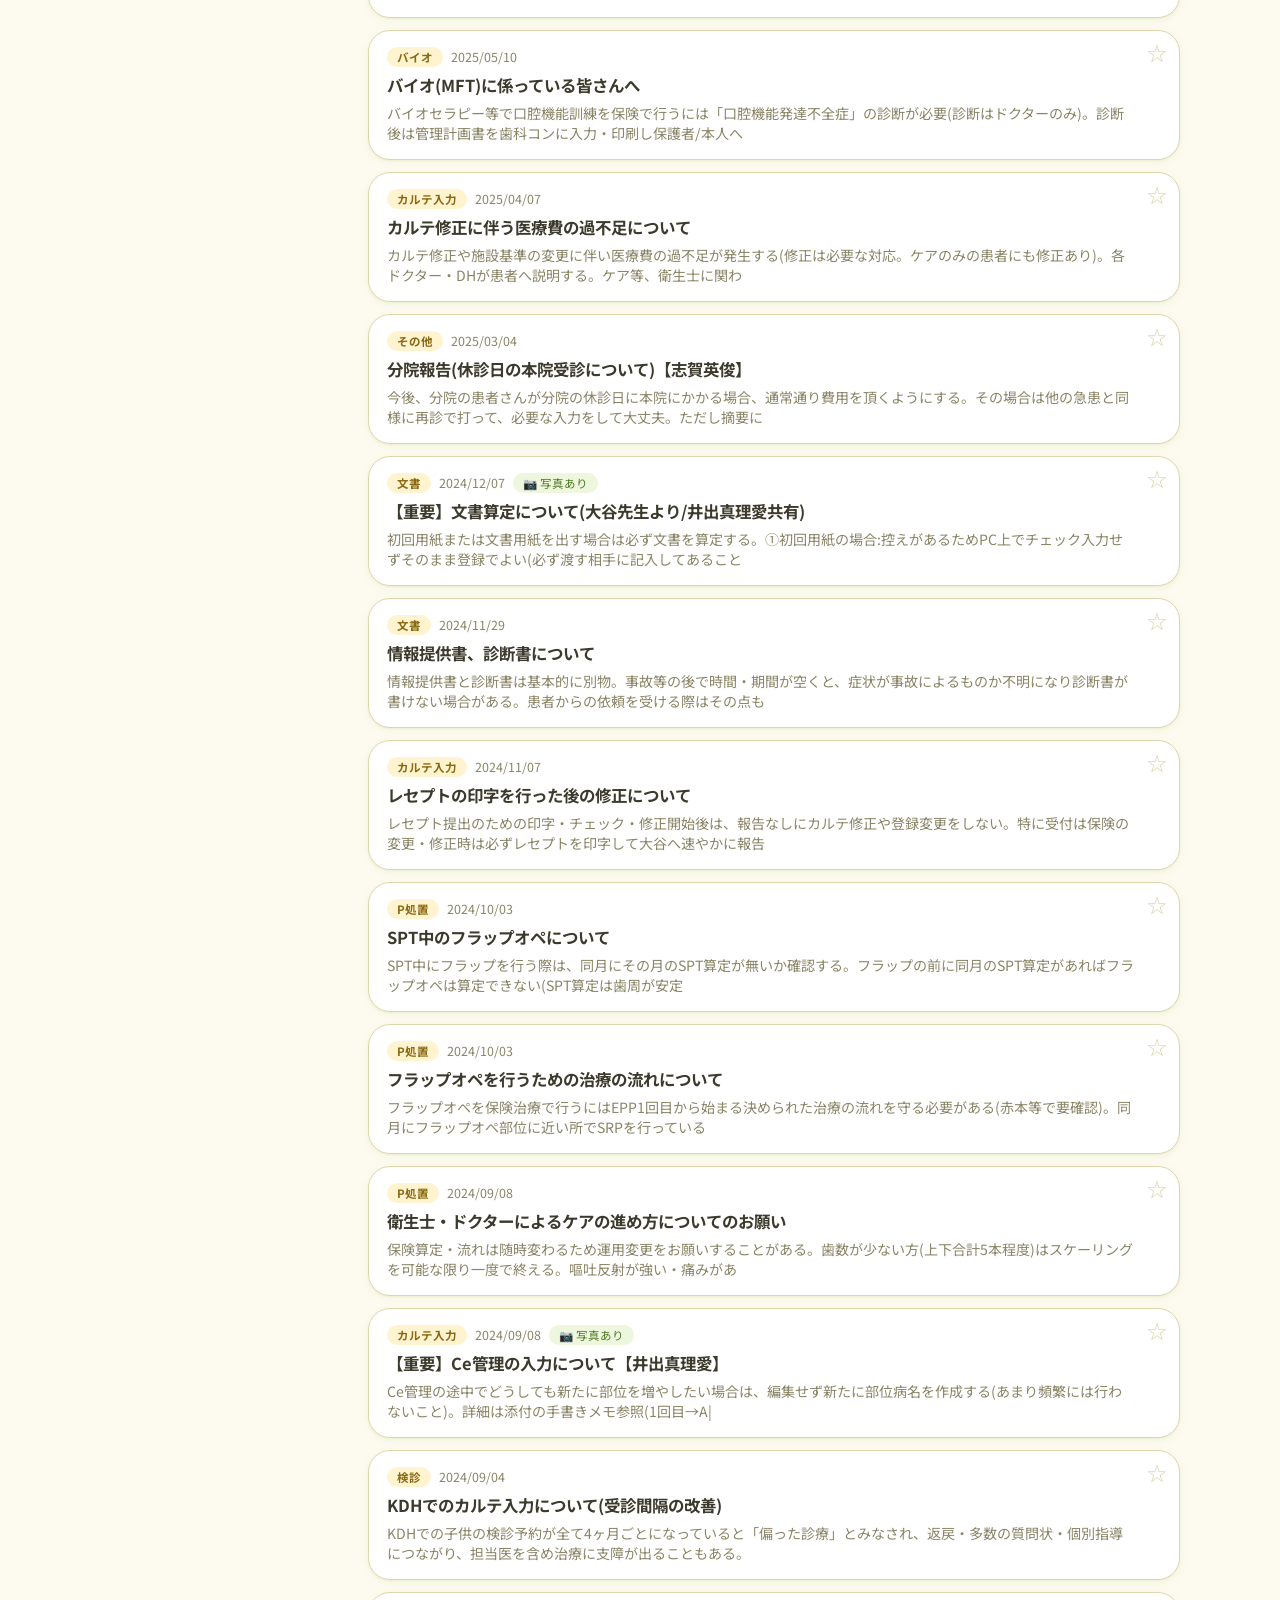
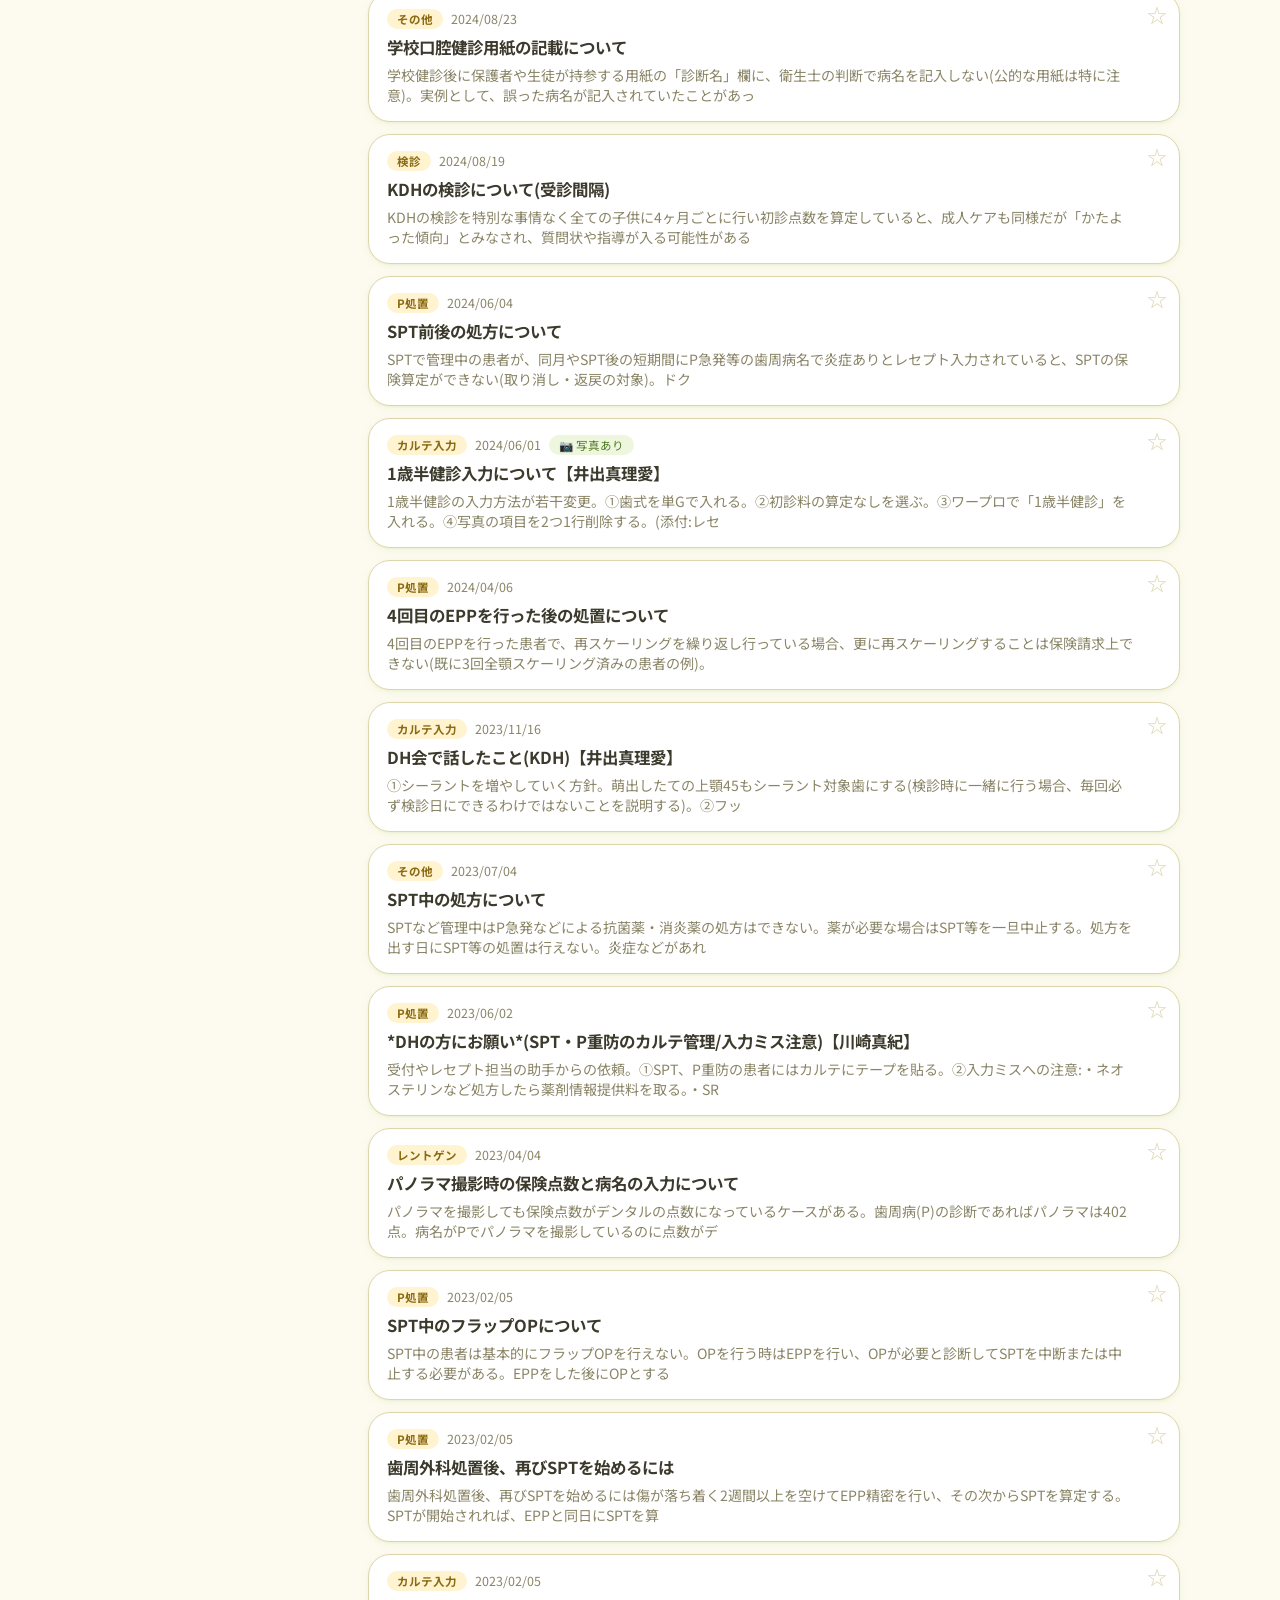
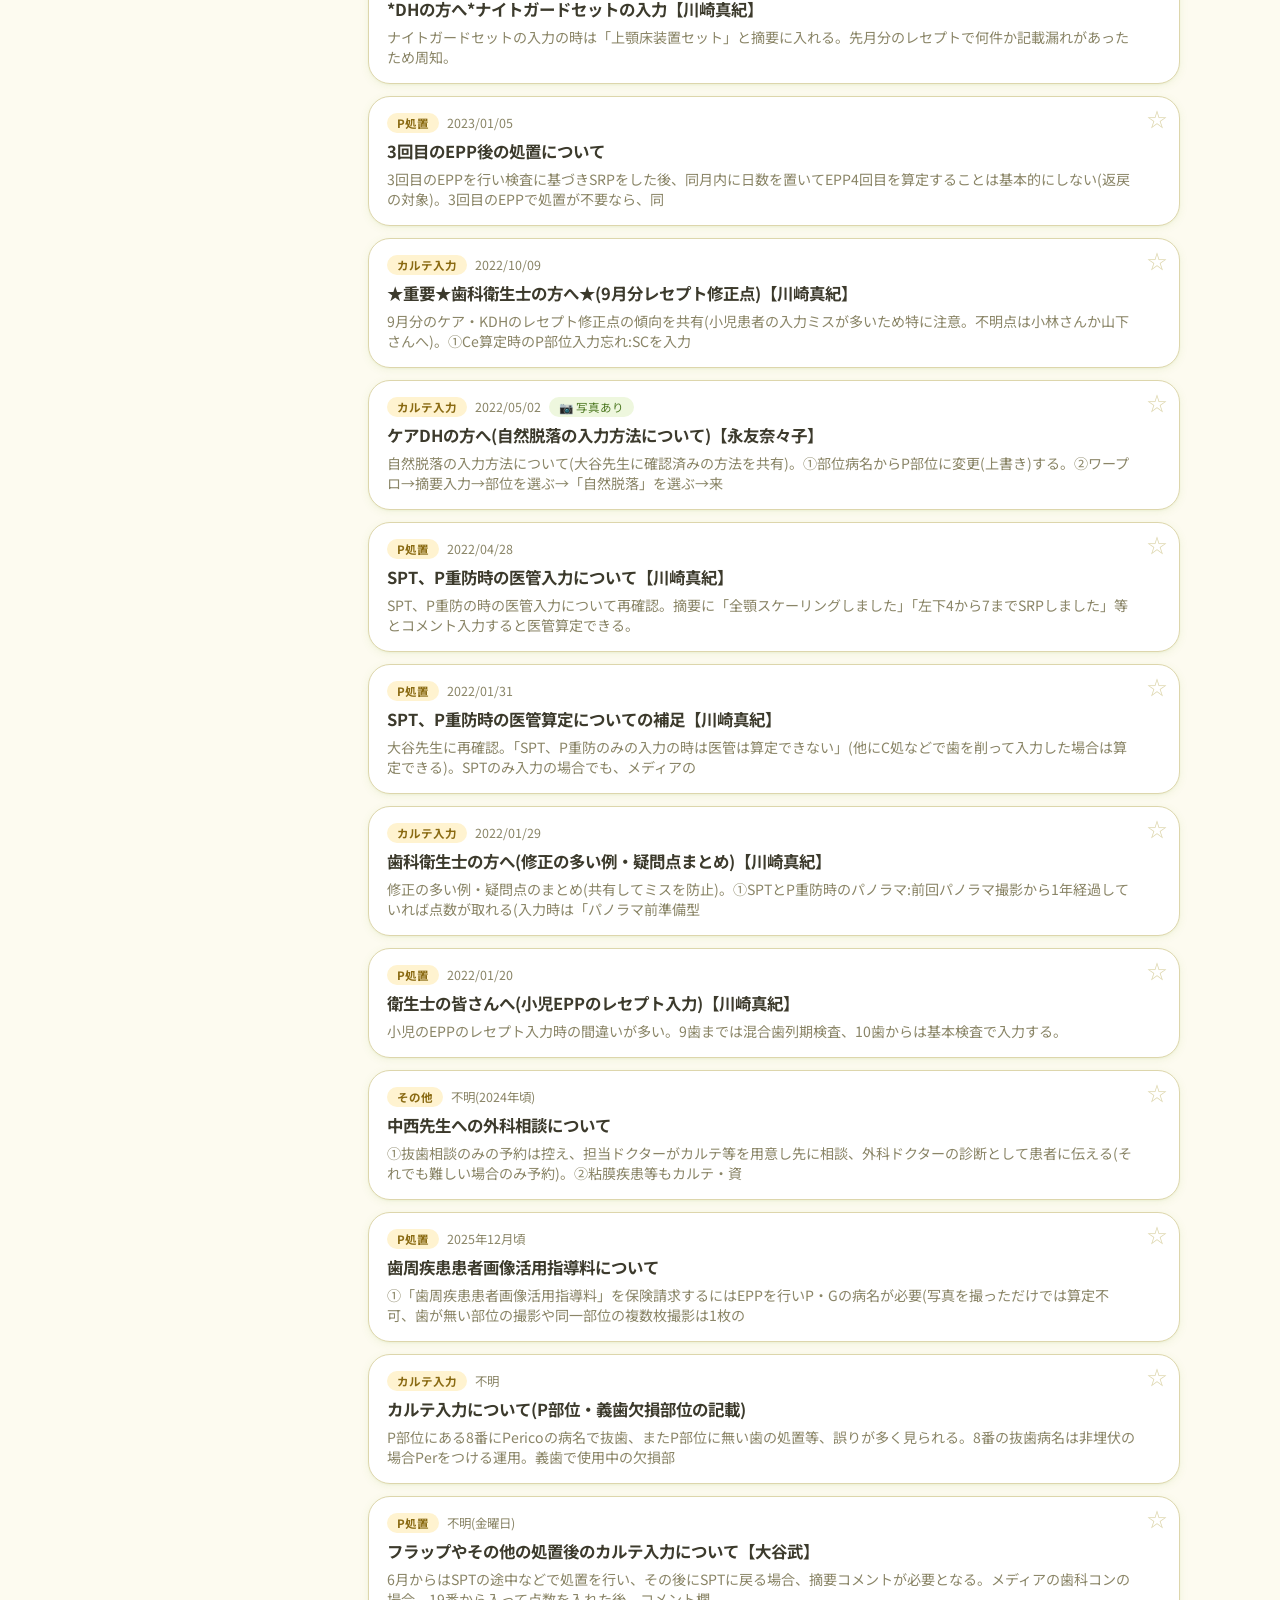
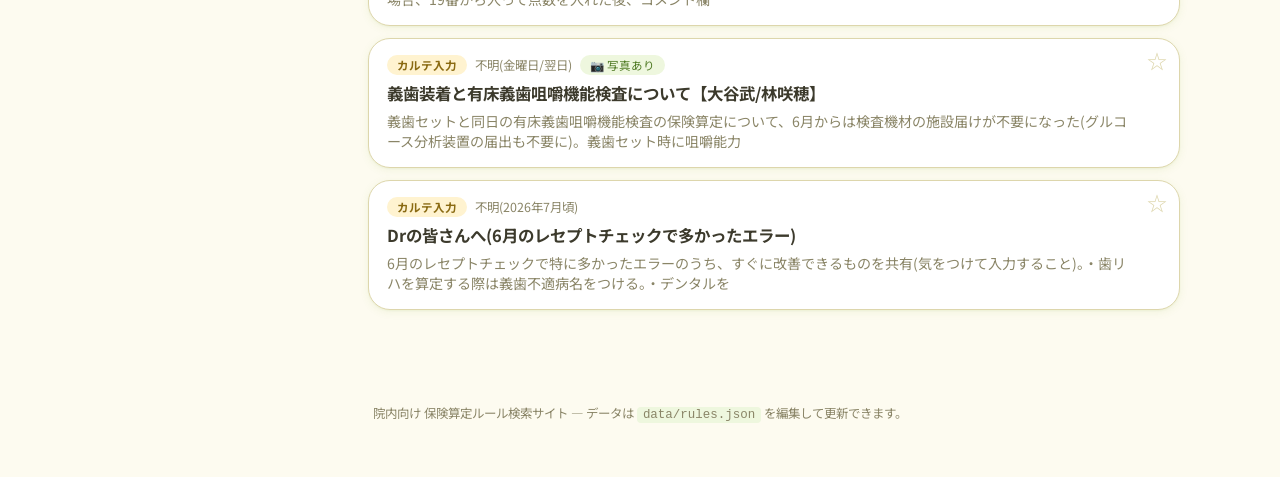
==== commit 924c5bb0: "図書室の蔵書検索・貸出状況サイトを追加 既存の保険算定ルールノートとは別に library/ 以下に新設。書名・著者・ カテゴリでの検索、カテゴリ/貸出状況での絞り込み、本ごとの詳細画面で 貸出日・借" ====
--- a/index.html
+++ b/index.html
@@ -28,6 +28,7 @@
       <button id="search-clear" type="button" aria-label="検索をクリア">&times;</button>
     </div>
     <button id="post-open-btn" type="button" class="post-open-btn">投稿 ✏️</button>
+    <a class="post-open-btn library-link" href="library/index.html">図書室 📚</a>
   </div>
 </header>
 
